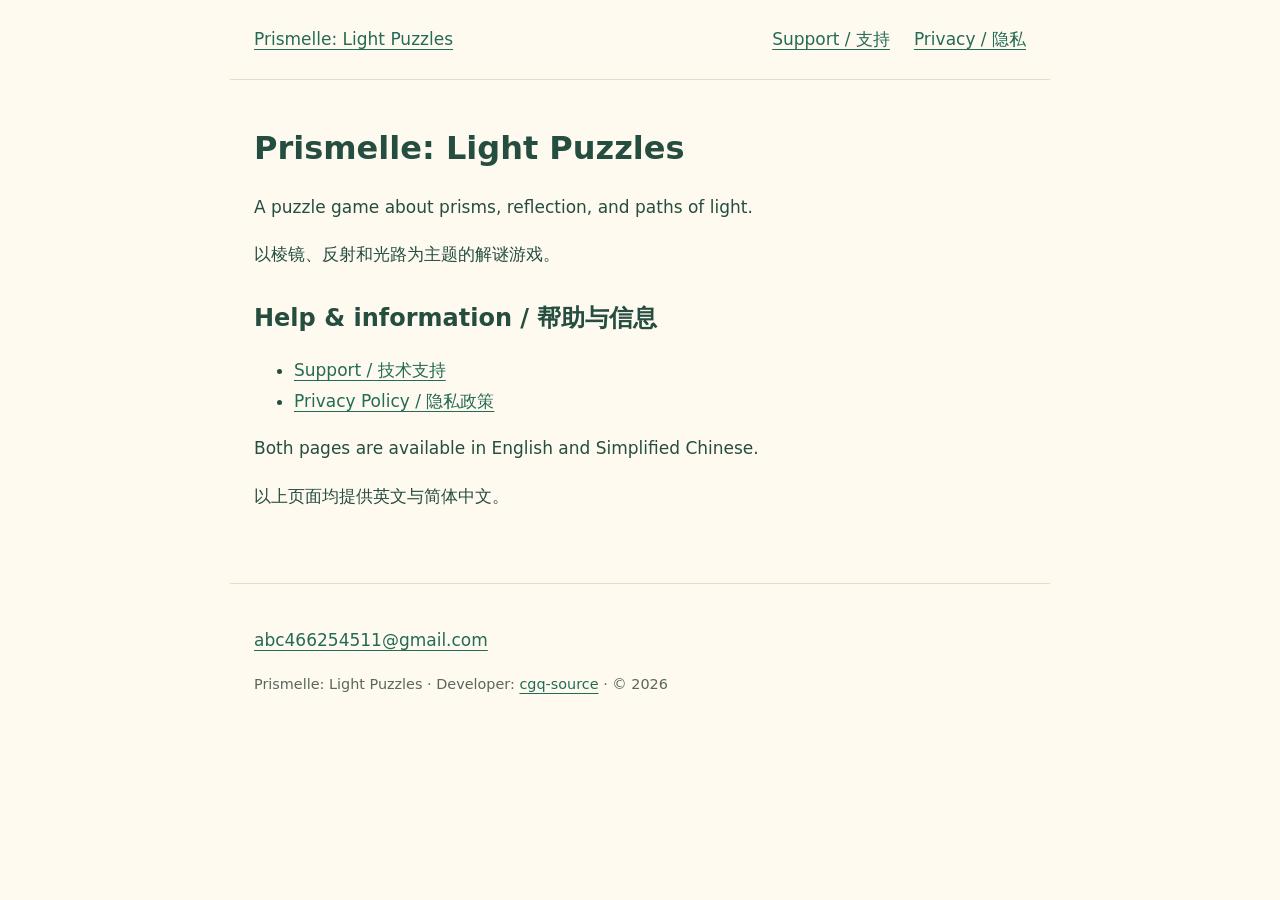
==== index.html @ 6002b2af "Add Prismelle index.html" ====
<!doctype html>
<html lang="en"><head><meta charset="utf-8"><meta name="viewport" content="width=device-width,initial-scale=1"><meta name="color-scheme" content="light"><title>Support & Privacy · Prismelle</title><meta name="description" content="Official privacy and support information for Prismelle: Light Puzzles."><link rel="stylesheet" href="style.css"></head>
<body><a class="skip" href="#main">Skip to content / 跳到正文</a><header><a href="index.html">Prismelle: Light Puzzles</a><nav aria-label="Main navigation"><a href="support.html">Support / 支持</a><a href="privacy.html">Privacy / 隐私</a></nav></header><main id="main"><h1>Prismelle: Light Puzzles</h1><p>A puzzle game about prisms, reflection, and paths of light.</p><p lang="zh-Hans">以棱镜、反射和光路为主题的解谜游戏。</p><section><h2>Help &amp; information / 帮助与信息</h2><ul><li><a href="support.html">Support / 技术支持</a></li><li><a href="privacy.html">Privacy Policy / 隐私政策</a></li></ul><p>Both pages are available in English and Simplified Chinese.</p><p lang="zh-Hans">以上页面均提供英文与简体中文。</p></section></main><footer><p><a href="mailto:abc466254511@gmail.com">abc466254511@gmail.com</a></p><p class="meta">Prismelle: Light Puzzles · Developer: <a href="https://github.com/cgq-source">cgq-source</a> · © 2026</p></footer></body></html>
---- style.css ----
*{box-sizing:border-box}html{scroll-padding-top:24px}body{margin:0;background:#fffaf0;color:#254d40;font:17px/1.8 system-ui,-apple-system,sans-serif}header,main,footer{max-width:820px;margin:auto;padding:24px}header{border-bottom:1px solid #dfdfca;display:flex;justify-content:space-between;align-items:center;gap:20px;flex-wrap:wrap}nav{display:flex;gap:12px 24px;flex-wrap:wrap}a{color:#246b55;text-underline-offset:4px;overflow-wrap:anywhere}h1{font-size:2rem;line-height:1.25;margin:24px 0}h2{font-size:1.5rem;line-height:1.4;margin-top:32px}h3{font-size:1.15rem;line-height:1.45;margin-top:30px}p,li{max-width:72ch;overflow-wrap:anywhere}section+section{border-top:1px solid #dfdfca;margin-top:48px;padding-top:20px}.meta{color:#59675d;font-size:.9rem}.languages{margin:24px 0}.languages a{padding:6px 0}footer{border-top:1px solid #dfdfca;margin-top:30px}a:focus-visible{outline:3px solid #bb8033;outline-offset:4px}.skip{position:absolute;top:0;left:20px;transform:translateY(-150%);background:#fffaf0;padding:8px;z-index:10}.skip:focus{transform:translateY(0)}@media(max-width:500px){header,main,footer{padding:20px}h1{font-size:1.8rem}}
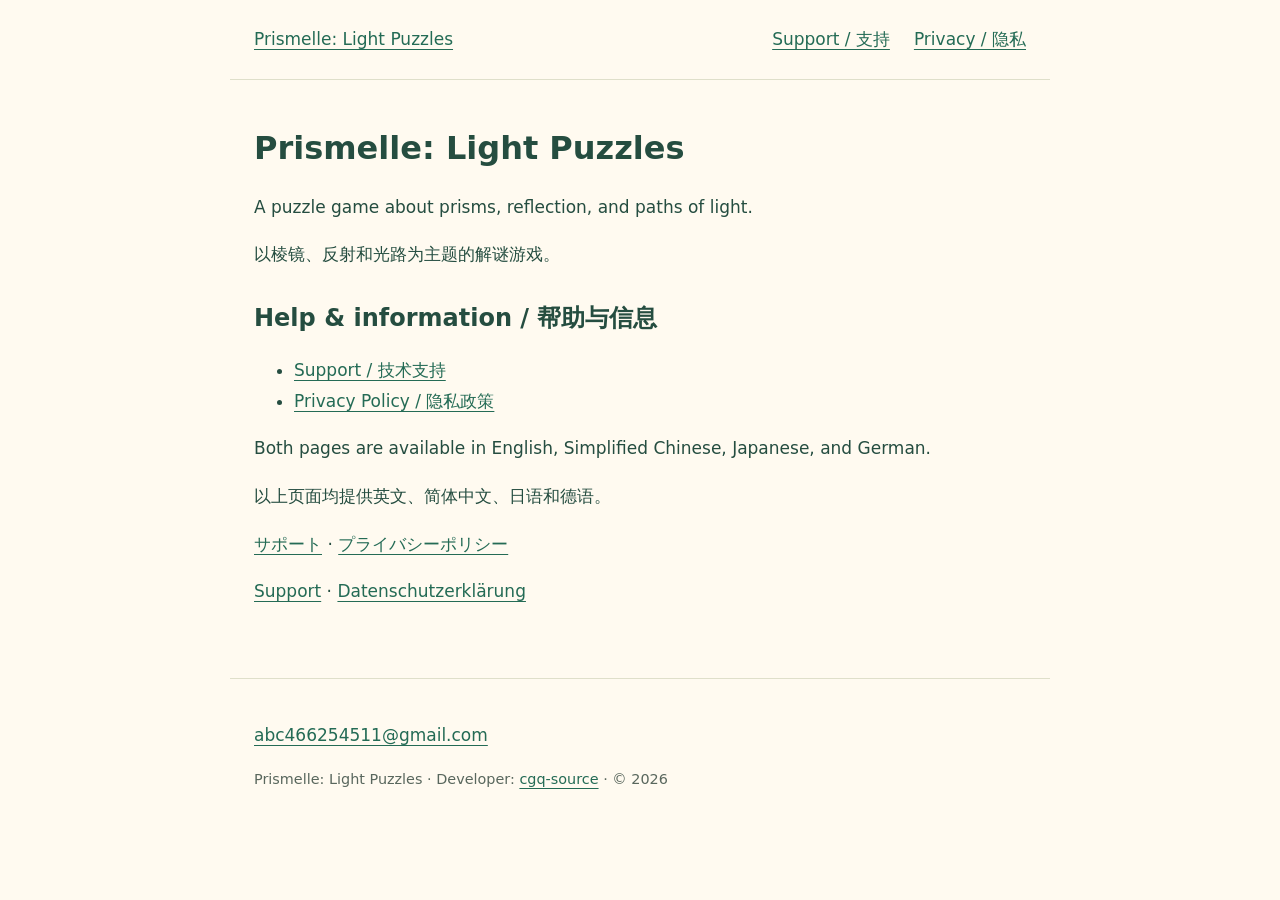
==== commit f20412f3: "Add Japanese and German privacy policy and support" ====
--- a/index.html
+++ b/index.html
@@ -1,3 +1,3 @@
 <!doctype html>
 <html lang="en"><head><meta charset="utf-8"><meta name="viewport" content="width=device-width,initial-scale=1"><meta name="color-scheme" content="light"><title>Support & Privacy · Prismelle</title><meta name="description" content="Official privacy and support information for Prismelle: Light Puzzles."><link rel="stylesheet" href="style.css"></head>
-<body><a class="skip" href="#main">Skip to content / 跳到正文</a><header><a href="index.html">Prismelle: Light Puzzles</a><nav aria-label="Main navigation"><a href="support.html">Support / 支持</a><a href="privacy.html">Privacy / 隐私</a></nav></header><main id="main"><h1>Prismelle: Light Puzzles</h1><p>A puzzle game about prisms, reflection, and paths of light.</p><p lang="zh-Hans">以棱镜、反射和光路为主题的解谜游戏。</p><section><h2>Help &amp; information / 帮助与信息</h2><ul><li><a href="support.html">Support / 技术支持</a></li><li><a href="privacy.html">Privacy Policy / 隐私政策</a></li></ul><p>Both pages are available in English and Simplified Chinese.</p><p lang="zh-Hans">以上页面均提供英文与简体中文。</p></section></main><footer><p><a href="mailto:abc466254511@gmail.com">abc466254511@gmail.com</a></p><p class="meta">Prismelle: Light Puzzles · Developer: <a href="https://github.com/cgq-source">cgq-source</a> · © 2026</p></footer></body></html>+<body><a class="skip" href="#main">Skip to content / 跳到正文</a><header><a href="index.html">Prismelle: Light Puzzles</a><nav aria-label="Main navigation"><a href="support.html">Support / 支持</a><a href="privacy.html">Privacy / 隐私</a></nav></header><main id="main"><h1>Prismelle: Light Puzzles</h1><p>A puzzle game about prisms, reflection, and paths of light.</p><p lang="zh-Hans">以棱镜、反射和光路为主题的解谜游戏。</p><section><h2>Help &amp; information / 帮助与信息</h2><ul><li><a href="support.html">Support / 技术支持</a></li><li><a href="privacy.html">Privacy Policy / 隐私政策</a></li></ul><p>Both pages are available in English, Simplified Chinese, Japanese, and German.</p><p lang="zh-Hans">以上页面均提供英文、简体中文、日语和德语。</p><p lang="ja"><a href="support.html#japanese">サポート</a> · <a href="privacy.html#japanese">プライバシーポリシー</a></p><p lang="de"><a href="support.html#german">Support</a> · <a href="privacy.html#german">Datenschutzerklärung</a></p></section></main><footer><p><a href="mailto:abc466254511@gmail.com">abc466254511@gmail.com</a></p><p class="meta">Prismelle: Light Puzzles · Developer: <a href="https://github.com/cgq-source">cgq-source</a> · © 2026</p></footer></body></html>
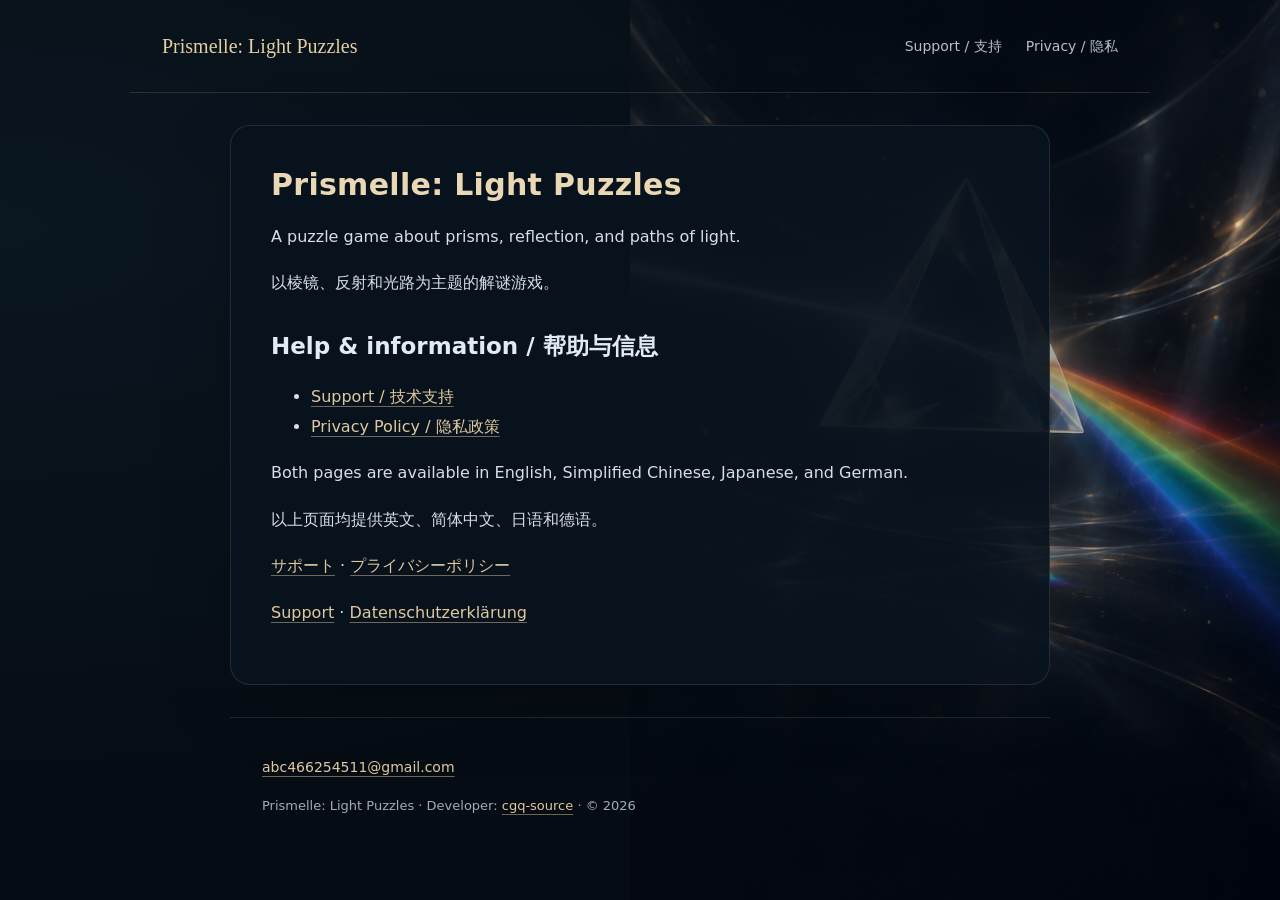
==== commit d6dbad23: "Match privacy and support pages to the approved Prismelle dark prism theme" ====
--- a/index.html
+++ b/index.html
@@ -1,3 +1,3 @@
 <!doctype html>
-<html lang="en"><head><meta charset="utf-8"><meta name="viewport" content="width=device-width,initial-scale=1"><meta name="color-scheme" content="light"><title>Support & Privacy · Prismelle</title><meta name="description" content="Official privacy and support information for Prismelle: Light Puzzles."><link rel="stylesheet" href="style.css"></head>
+<html lang="en"><head><meta charset="utf-8"><meta name="viewport" content="width=device-width,initial-scale=1"><meta name="color-scheme" content="dark"><meta name="theme-color" content="#060c13"><title>Support & Privacy · Prismelle</title><meta name="description" content="Official privacy and support information for Prismelle: Light Puzzles."><link rel="stylesheet" href="style.css?v=20260918-theme1"></head>
 <body><a class="skip" href="#main">Skip to content / 跳到正文</a><header><a href="index.html">Prismelle: Light Puzzles</a><nav aria-label="Main navigation"><a href="support.html">Support / 支持</a><a href="privacy.html">Privacy / 隐私</a></nav></header><main id="main"><h1>Prismelle: Light Puzzles</h1><p>A puzzle game about prisms, reflection, and paths of light.</p><p lang="zh-Hans">以棱镜、反射和光路为主题的解谜游戏。</p><section><h2>Help &amp; information / 帮助与信息</h2><ul><li><a href="support.html">Support / 技术支持</a></li><li><a href="privacy.html">Privacy Policy / 隐私政策</a></li></ul><p>Both pages are available in English, Simplified Chinese, Japanese, and German.</p><p lang="zh-Hans">以上页面均提供英文、简体中文、日语和德语。</p><p lang="ja"><a href="support.html#japanese">サポート</a> · <a href="privacy.html#japanese">プライバシーポリシー</a></p><p lang="de"><a href="support.html#german">Support</a> · <a href="privacy.html#german">Datenschutzerklärung</a></p></section></main><footer><p><a href="mailto:abc466254511@gmail.com">abc466254511@gmail.com</a></p><p class="meta">Prismelle: Light Puzzles · Developer: <a href="https://github.com/cgq-source">cgq-source</a> · © 2026</p></footer></body></html>
--- a/style.css
+++ b/style.css
@@ -1 +1,81 @@
-*{box-sizing:border-box}html{scroll-padding-top:24px}body{margin:0;background:#fffaf0;color:#254d40;font:17px/1.8 system-ui,-apple-system,sans-serif}header,main,footer{max-width:820px;margin:auto;padding:24px}header{border-bottom:1px solid #dfdfca;display:flex;justify-content:space-between;align-items:center;gap:20px;flex-wrap:wrap}nav{display:flex;gap:12px 24px;flex-wrap:wrap}a{color:#246b55;text-underline-offset:4px;overflow-wrap:anywhere}h1{font-size:2rem;line-height:1.25;margin:24px 0}h2{font-size:1.5rem;line-height:1.4;margin-top:32px}h3{font-size:1.15rem;line-height:1.45;margin-top:30px}p,li{max-width:72ch;overflow-wrap:anywhere}section+section{border-top:1px solid #dfdfca;margin-top:48px;padding-top:20px}.meta{color:#59675d;font-size:.9rem}.languages{margin:24px 0}.languages a{padding:6px 0}footer{border-top:1px solid #dfdfca;margin-top:30px}a:focus-visible{outline:3px solid #bb8033;outline-offset:4px}.skip{position:absolute;top:0;left:20px;transform:translateY(-150%);background:#fffaf0;padding:8px;z-index:10}.skip:focus{transform:translateY(0)}@media(max-width:500px){header,main,footer{padding:20px}h1{font-size:1.8rem}}
+/* Prismelle theme approved 2026-09-18. Uses the app's existing artwork. */
+*{box-sizing:border-box}
+html{scroll-padding-top:24px}
+body{margin:0;font-family:system-ui,-apple-system,sans-serif}
+header,main,footer{margin:auto;padding:24px}
+header{border-bottom:1px solid;display:flex;justify-content:space-between;align-items:center;flex-wrap:wrap}
+nav{display:flex;flex-wrap:wrap}
+a{text-underline-offset:4px;overflow-wrap:anywhere}
+h1{line-height:1.25}
+h2{line-height:1.4;margin-top:32px}
+h3{line-height:1.45;margin-top:30px}
+p,li{max-width:72ch;overflow-wrap:anywhere}
+section+section{border-top:1px solid;margin-top:48px;padding-top:20px}
+footer{border-top:1px solid}
+a:focus-visible{outline:3px solid;outline-offset:4px}
+.skip{position:absolute;top:0;left:20px;transform:translateY(-150%);padding:8px;z-index:10}
+.skip:focus{transform:translateY(0)}
+
+:root{color-scheme:dark}
+
+html{background:#060c13}
+
+body{position:relative;isolation:isolate;background:transparent;color:#d5dfe9;font-size:16px;line-height:1.9;min-height:100vh}
+
+body::before{content:"";position:fixed;inset:0;z-index:-2;pointer-events:none;background:linear-gradient(90deg,rgba(6,12,19,.94) 0%,rgba(6,12,19,.58) 58%,rgba(6,12,19,.12) 100%),url('assets/prismelle-background.png') calc(50% + 330px) 53% / 680px auto no-repeat,#060c13}
+
+body::after{content:"";position:fixed;inset:0;z-index:-1;pointer-events:none;background:radial-gradient(ellipse at 0% 25%,rgba(27,64,88,.2),transparent 60%)}
+
+header{max-width:1020px;border-color:rgba(224,203,161,.16);padding:27px 32px;gap:16px}
+
+header>a{font-family:Georgia,'Songti SC',serif;font-size:20px;color:#e4cea4;text-decoration:none}
+
+header nav{gap:24px;font-size:14px}
+
+header nav a{text-decoration:none;color:#b2c0cd}
+
+main{max-width:820px;margin:32px auto;padding:28px 40px 40px;background:rgba(9,19,30,.91);border:1px solid rgba(176,199,218,.14);border-radius:20px;box-shadow:0 18px 80px rgba(0,0,0,.14)}
+
+h1{color:#ead8b4;font-size:30px;font-weight:600;letter-spacing:.01em;margin:12px 0 18px}
+
+h2{color:#e1ebf4;font-size:23px;font-weight:600}
+
+h3{color:#dce7f1;font-size:18px;font-weight:600}
+
+a{color:#dfc99f;text-decoration-color:rgba(223,201,159,.48)}
+
+a:hover{color:#f6e8cc;text-decoration-color:currentColor}
+
+.meta{color:#9aaebb;font-size:13px;line-height:1.85}
+
+.languages{gap:12px 26px;padding:18px 0 23px;margin:20px 0 8px;border-bottom:1px solid rgba(176,199,218,.14);font-size:15px}
+
+.languages a{padding:0;text-decoration:none;color:#a9bdcc}
+
+.languages a:hover,.languages a:focus-visible{color:#e7d3ad;text-decoration:underline;text-underline-offset:9px}
+
+section+section{border-color:rgba(176,199,218,.14)}
+
+footer{max-width:820px;margin:24px auto 0;border-color:rgba(176,199,218,.14);padding:22px 32px;font-size:14px}
+
+a:focus-visible{outline-color:#e6d0a7}
+.skip{background:#122230;color:#e8d3aa}
+
+@media(max-width:850px){main{margin:24px 20px}
+body::before{background-position:center,right 25%;background-size:auto,620px auto}
+}
+
+@media(max-width:500px){body{font-size:15px;line-height:1.95}
+header{padding:21px 22px;gap:12px}
+header>a{font-size:19px}
+header nav{font-size:13px;gap:24px}
+main{margin:20px 14px;padding:21px 22px 28px;border-radius:16px;background:rgba(9,19,30,.91)}
+h1{font-size:25px;line-height:1.5;margin:2px 0 14px}
+h2{font-size:21px;margin-top:28px}
+h3{font-size:17px}
+p{margin:16px 0}
+.meta{font-size:12px}
+.languages{gap:19px;font-size:13px;padding-top:12px}
+footer{margin:24px 20px 0;padding:20px 6px}
+body::before{background-position:center,center 30%;background-size:auto,530px auto}
+}
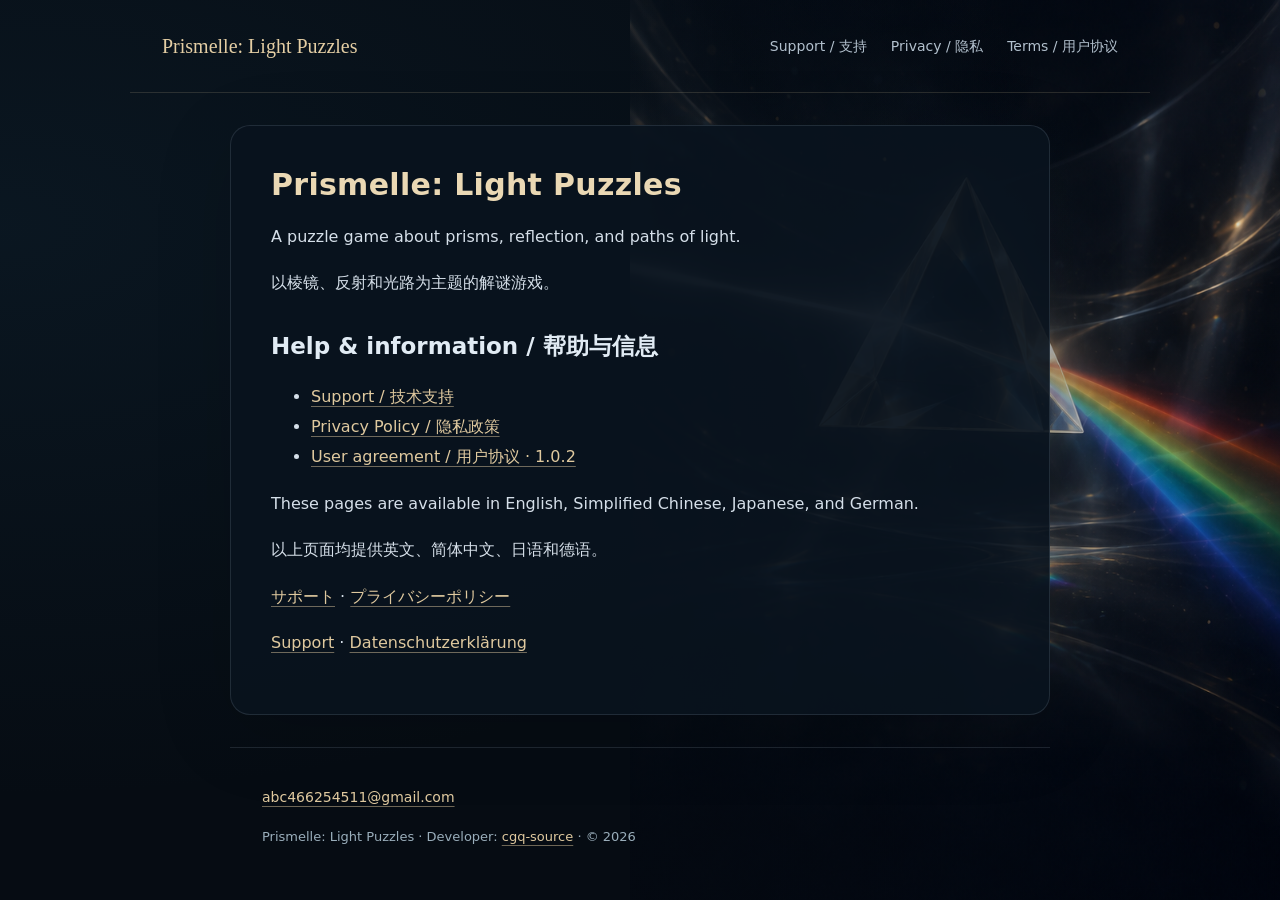
==== commit 1d2372a6: "Update four-language policies and user information for Prismelle 1.0.2" ====
--- a/index.html
+++ b/index.html
@@ -1,3 +1,3 @@
 <!doctype html>
 <html lang="en"><head><meta charset="utf-8"><meta name="viewport" content="width=device-width,initial-scale=1"><meta name="color-scheme" content="dark"><meta name="theme-color" content="#060c13"><title>Support & Privacy · Prismelle</title><meta name="description" content="Official privacy and support information for Prismelle: Light Puzzles."><link rel="stylesheet" href="style.css?v=20260918-theme1"></head>
-<body><a class="skip" href="#main">Skip to content / 跳到正文</a><header><a href="index.html">Prismelle: Light Puzzles</a><nav aria-label="Main navigation"><a href="support.html">Support / 支持</a><a href="privacy.html">Privacy / 隐私</a></nav></header><main id="main"><h1>Prismelle: Light Puzzles</h1><p>A puzzle game about prisms, reflection, and paths of light.</p><p lang="zh-Hans">以棱镜、反射和光路为主题的解谜游戏。</p><section><h2>Help &amp; information / 帮助与信息</h2><ul><li><a href="support.html">Support / 技术支持</a></li><li><a href="privacy.html">Privacy Policy / 隐私政策</a></li></ul><p>Both pages are available in English, Simplified Chinese, Japanese, and German.</p><p lang="zh-Hans">以上页面均提供英文、简体中文、日语和德语。</p><p lang="ja"><a href="support.html#japanese">サポート</a> · <a href="privacy.html#japanese">プライバシーポリシー</a></p><p lang="de"><a href="support.html#german">Support</a> · <a href="privacy.html#german">Datenschutzerklärung</a></p></section></main><footer><p><a href="mailto:abc466254511@gmail.com">abc466254511@gmail.com</a></p><p class="meta">Prismelle: Light Puzzles · Developer: <a href="https://github.com/cgq-source">cgq-source</a> · © 2026</p></footer></body></html>+<body><a class="skip" href="#main">Skip to content / 跳到正文</a><header><a href="index.html">Prismelle: Light Puzzles</a><nav aria-label="Main navigation"><a href="support.html">Support / 支持</a><a href="privacy.html">Privacy / 隐私</a><a href="terms.html">Terms / 用户协议</a></nav></header><main id="main"><h1>Prismelle: Light Puzzles</h1><p>A puzzle game about prisms, reflection, and paths of light.</p><p lang="zh-Hans">以棱镜、反射和光路为主题的解谜游戏。</p><section><h2>Help &amp; information / 帮助与信息</h2><ul><li><a href="support.html">Support / 技术支持</a></li><li><a href="privacy.html">Privacy Policy / 隐私政策</a></li><li><a href="terms.html">User agreement / 用户协议 · 1.0.2</a></li></ul><p>These pages are available in English, Simplified Chinese, Japanese, and German.</p><p lang="zh-Hans">以上页面均提供英文、简体中文、日语和德语。</p><p lang="ja"><a href="support.html#japanese">サポート</a> · <a href="privacy.html#japanese">プライバシーポリシー</a></p><p lang="de"><a href="support.html#german">Support</a> · <a href="privacy.html#german">Datenschutzerklärung</a></p></section></main><footer><p><a href="mailto:abc466254511@gmail.com">abc466254511@gmail.com</a></p><p class="meta">Prismelle: Light Puzzles · Developer: <a href="https://github.com/cgq-source">cgq-source</a> · © 2026</p></footer></body></html>
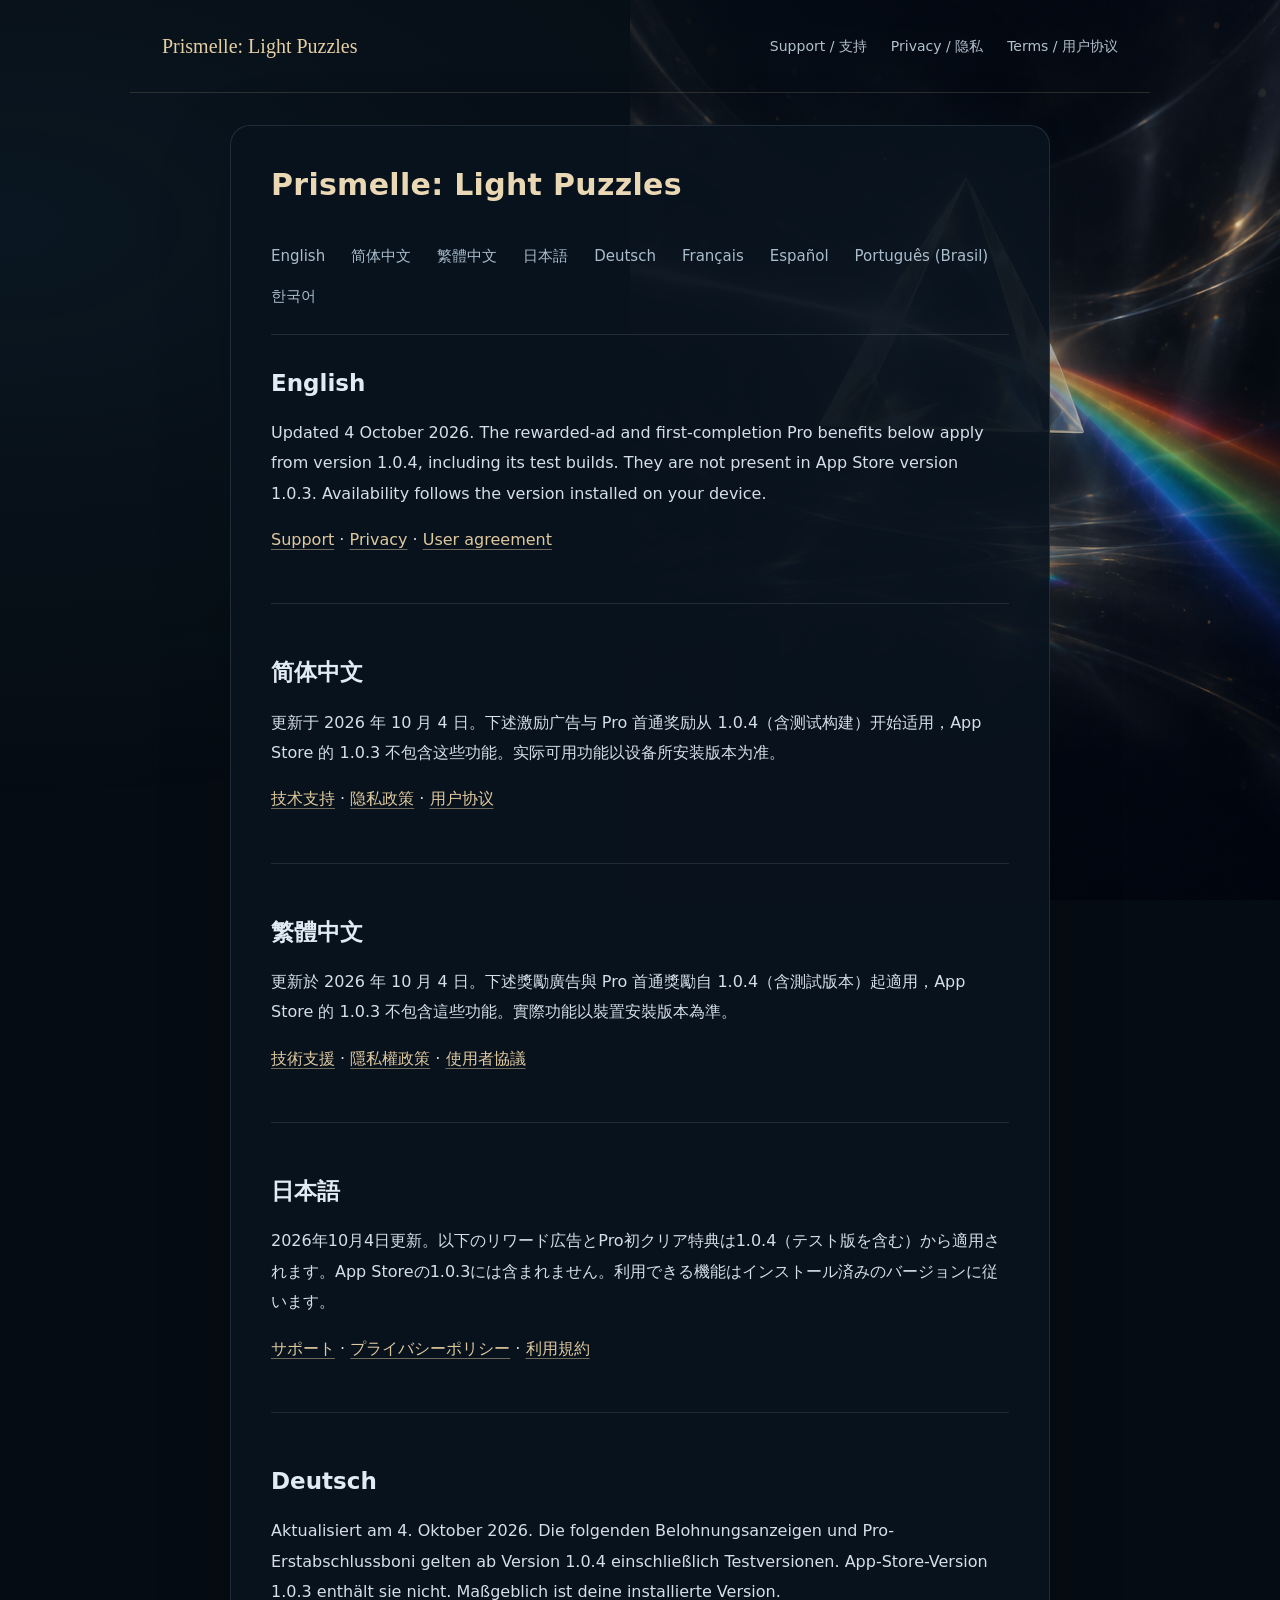
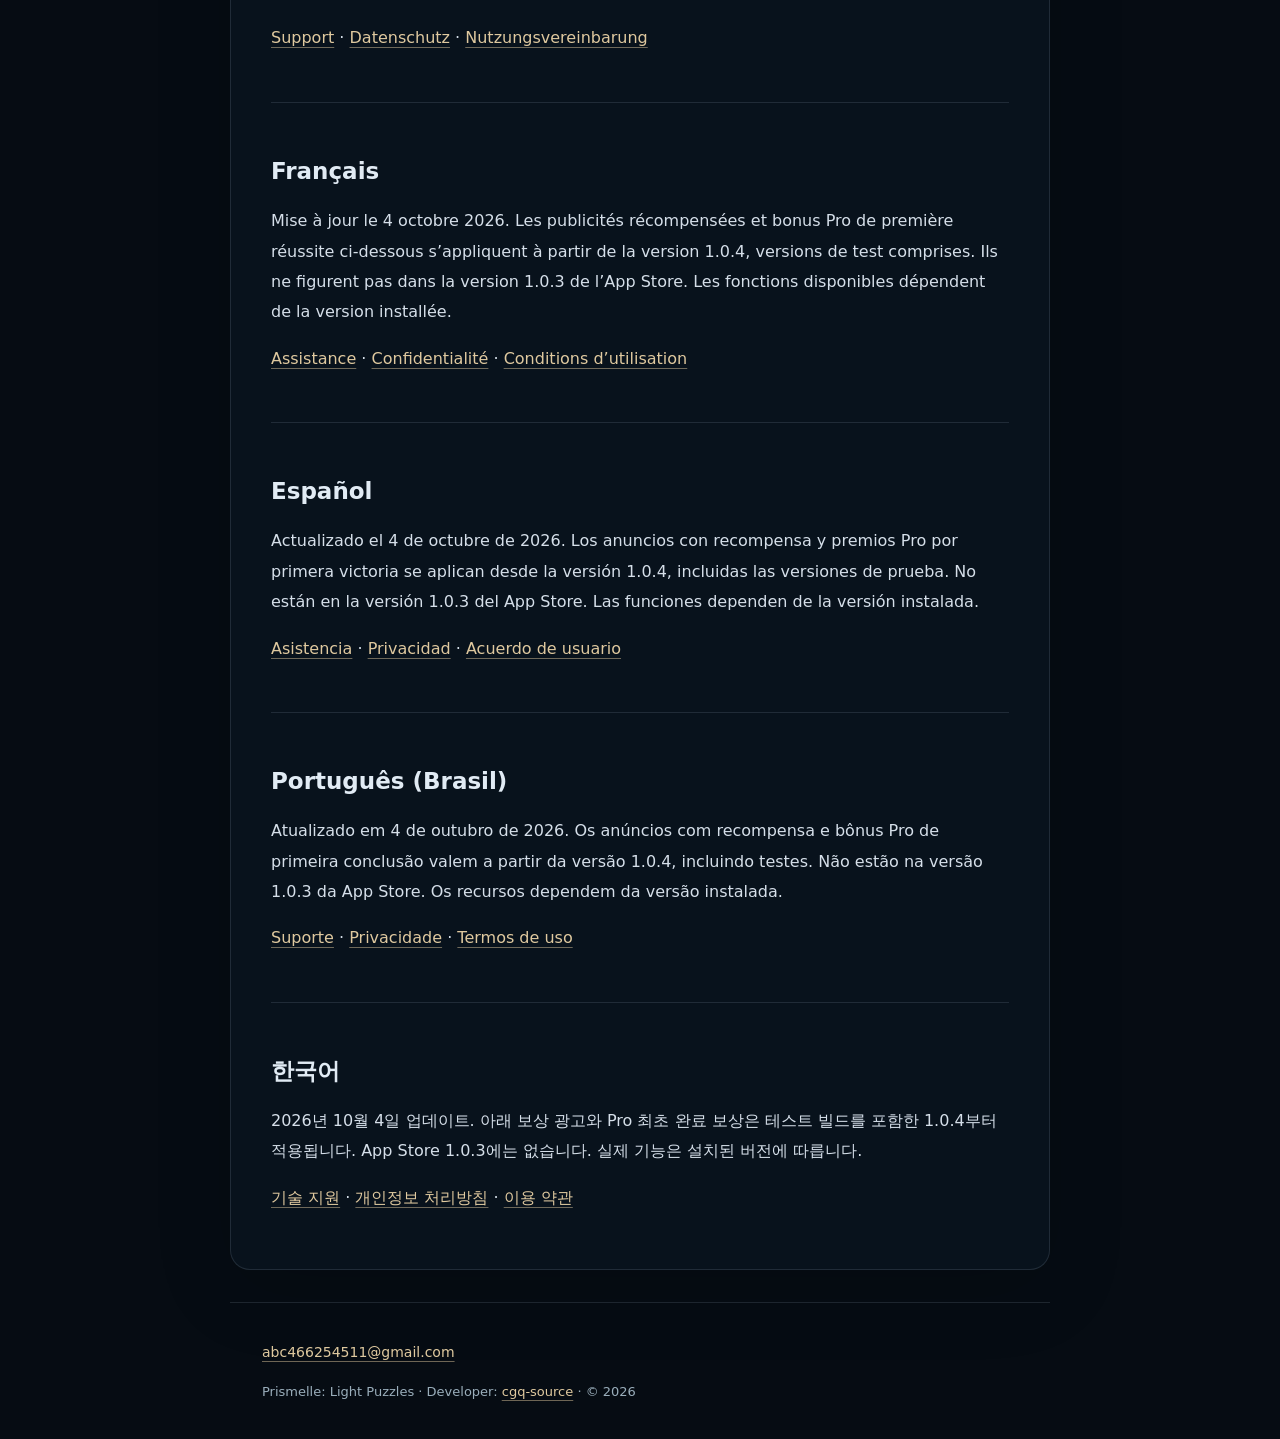
==== commit b368ec94: "Document Prismelle 1.0.4 rewarded ads and Pro benefits in nine languages" ====
--- a/index.html
+++ b/index.html
@@ -1,3 +1,3 @@
 <!doctype html>
-<html lang="en"><head><meta charset="utf-8"><meta name="viewport" content="width=device-width,initial-scale=1"><meta name="color-scheme" content="dark"><meta name="theme-color" content="#060c13"><title>Support & Privacy · Prismelle</title><meta name="description" content="Official privacy and support information for Prismelle: Light Puzzles."><link rel="stylesheet" href="style.css?v=20260918-theme1"></head>
-<body><a class="skip" href="#main">Skip to content / 跳到正文</a><header><a href="index.html">Prismelle: Light Puzzles</a><nav aria-label="Main navigation"><a href="support.html">Support / 支持</a><a href="privacy.html">Privacy / 隐私</a><a href="terms.html">Terms / 用户协议</a></nav></header><main id="main"><h1>Prismelle: Light Puzzles</h1><p>A puzzle game about prisms, reflection, and paths of light.</p><p lang="zh-Hans">以棱镜、反射和光路为主题的解谜游戏。</p><section><h2>Help &amp; information / 帮助与信息</h2><ul><li><a href="support.html">Support / 技术支持</a></li><li><a href="privacy.html">Privacy Policy / 隐私政策</a></li><li><a href="terms.html">User agreement / 用户协议 · 1.0.2</a></li></ul><p>These pages are available in English, Simplified Chinese, Japanese, and German.</p><p lang="zh-Hans">以上页面均提供英文、简体中文、日语和德语。</p><p lang="ja"><a href="support.html#japanese">サポート</a> · <a href="privacy.html#japanese">プライバシーポリシー</a></p><p lang="de"><a href="support.html#german">Support</a> · <a href="privacy.html#german">Datenschutzerklärung</a></p></section></main><footer><p><a href="mailto:abc466254511@gmail.com">abc466254511@gmail.com</a></p><p class="meta">Prismelle: Light Puzzles · Developer: <a href="https://github.com/cgq-source">cgq-source</a> · © 2026</p></footer></body></html>+<html lang="en"><head><meta charset="utf-8"><meta name="viewport" content="width=device-width,initial-scale=1"><meta name="color-scheme" content="dark"><meta name="theme-color" content="#060c13"><title>Support &amp; Privacy · Prismelle</title><meta name="description" content="Official privacy and support information for Prismelle: Light Puzzles."><link rel="stylesheet" href="style.css?v=20260918-theme1"></head>
+<body><a class="skip" href="#main">Skip to content / 跳到正文</a><header><a href="index.html">Prismelle: Light Puzzles</a><nav aria-label="Main navigation"><a href="support.html">Support / 支持</a><a href="privacy.html">Privacy / 隐私</a><a href="terms.html">Terms / 用户协议</a></nav></header><main id="main"><h1>Prismelle: Light Puzzles</h1><nav class="languages" id="languages" aria-label="Language"><a href="#english" lang="en">English</a><a href="#chinese" lang="zh-Hans">简体中文</a><a href="#traditional" lang="zh-Hant">繁體中文</a><a href="#japanese" lang="ja">日本語</a><a href="#german" lang="de">Deutsch</a><a href="#french" lang="fr">Français</a><a href="#spanish" lang="es">Español</a><a href="#portuguese" lang="pt-BR">Português (Brasil)</a><a href="#korean" lang="ko">한국어</a></nav><section id="english" lang="en"><h2>English</h2><p>Updated 4 October 2026. The rewarded-ad and first-completion Pro benefits below apply from version 1.0.4, including its test builds. They are not present in App Store version 1.0.3. Availability follows the version installed on your device.</p><p><a href="support.html#english">Support</a> · <a href="privacy.html#english">Privacy</a> · <a href="terms.html#english">User agreement</a></p></section><section id="chinese" lang="zh-Hans"><h2>简体中文</h2><p>更新于 2026 年 10 月 4 日。下述激励广告与 Pro 首通奖励从 1.0.4（含测试构建）开始适用，App Store 的 1.0.3 不包含这些功能。实际可用功能以设备所安装版本为准。</p><p><a href="support.html#chinese">技术支持</a> · <a href="privacy.html#chinese">隐私政策</a> · <a href="terms.html#chinese">用户协议</a></p></section><section id="traditional" lang="zh-Hant"><h2>繁體中文</h2><p>更新於 2026 年 10 月 4 日。下述獎勵廣告與 Pro 首通獎勵自 1.0.4（含測試版本）起適用，App Store 的 1.0.3 不包含這些功能。實際功能以裝置安裝版本為準。</p><p><a href="support.html#traditional">技術支援</a> · <a href="privacy.html#traditional">隱私權政策</a> · <a href="terms.html#traditional">使用者協議</a></p></section><section id="japanese" lang="ja"><h2>日本語</h2><p>2026年10月4日更新。以下のリワード広告とPro初クリア特典は1.0.4（テスト版を含む）から適用されます。App Storeの1.0.3には含まれません。利用できる機能はインストール済みのバージョンに従います。</p><p><a href="support.html#japanese">サポート</a> · <a href="privacy.html#japanese">プライバシーポリシー</a> · <a href="terms.html#japanese">利用規約</a></p></section><section id="german" lang="de"><h2>Deutsch</h2><p>Aktualisiert am 4. Oktober 2026. Die folgenden Belohnungsanzeigen und Pro-Erstabschlussboni gelten ab Version 1.0.4 einschließlich Testversionen. App-Store-Version 1.0.3 enthält sie nicht. Maßgeblich ist deine installierte Version.</p><p><a href="support.html#german">Support</a> · <a href="privacy.html#german">Datenschutz</a> · <a href="terms.html#german">Nutzungsvereinbarung</a></p></section><section id="french" lang="fr"><h2>Français</h2><p>Mise à jour le 4 octobre 2026. Les publicités récompensées et bonus Pro de première réussite ci-dessous s’appliquent à partir de la version 1.0.4, versions de test comprises. Ils ne figurent pas dans la version 1.0.3 de l’App Store. Les fonctions disponibles dépendent de la version installée.</p><p><a href="support.html#french">Assistance</a> · <a href="privacy.html#french">Confidentialité</a> · <a href="terms.html#french">Conditions d’utilisation</a></p></section><section id="spanish" lang="es"><h2>Español</h2><p>Actualizado el 4 de octubre de 2026. Los anuncios con recompensa y premios Pro por primera victoria se aplican desde la versión 1.0.4, incluidas las versiones de prueba. No están en la versión 1.0.3 del App Store. Las funciones dependen de la versión instalada.</p><p><a href="support.html#spanish">Asistencia</a> · <a href="privacy.html#spanish">Privacidad</a> · <a href="terms.html#spanish">Acuerdo de usuario</a></p></section><section id="portuguese" lang="pt-BR"><h2>Português (Brasil)</h2><p>Atualizado em 4 de outubro de 2026. Os anúncios com recompensa e bônus Pro de primeira conclusão valem a partir da versão 1.0.4, incluindo testes. Não estão na versão 1.0.3 da App Store. Os recursos dependem da versão instalada.</p><p><a href="support.html#portuguese">Suporte</a> · <a href="privacy.html#portuguese">Privacidade</a> · <a href="terms.html#portuguese">Termos de uso</a></p></section><section id="korean" lang="ko"><h2>한국어</h2><p>2026년 10월 4일 업데이트. 아래 보상 광고와 Pro 최초 완료 보상은 테스트 빌드를 포함한 1.0.4부터 적용됩니다. App Store 1.0.3에는 없습니다. 실제 기능은 설치된 버전에 따릅니다.</p><p><a href="support.html#korean">기술 지원</a> · <a href="privacy.html#korean">개인정보 처리방침</a> · <a href="terms.html#korean">이용 약관</a></p></section></main><footer><p><a href="mailto:abc466254511@gmail.com">abc466254511@gmail.com</a></p><p class="meta">Prismelle: Light Puzzles · Developer: <a href="https://github.com/cgq-source">cgq-source</a> · © 2026</p></footer></body></html>
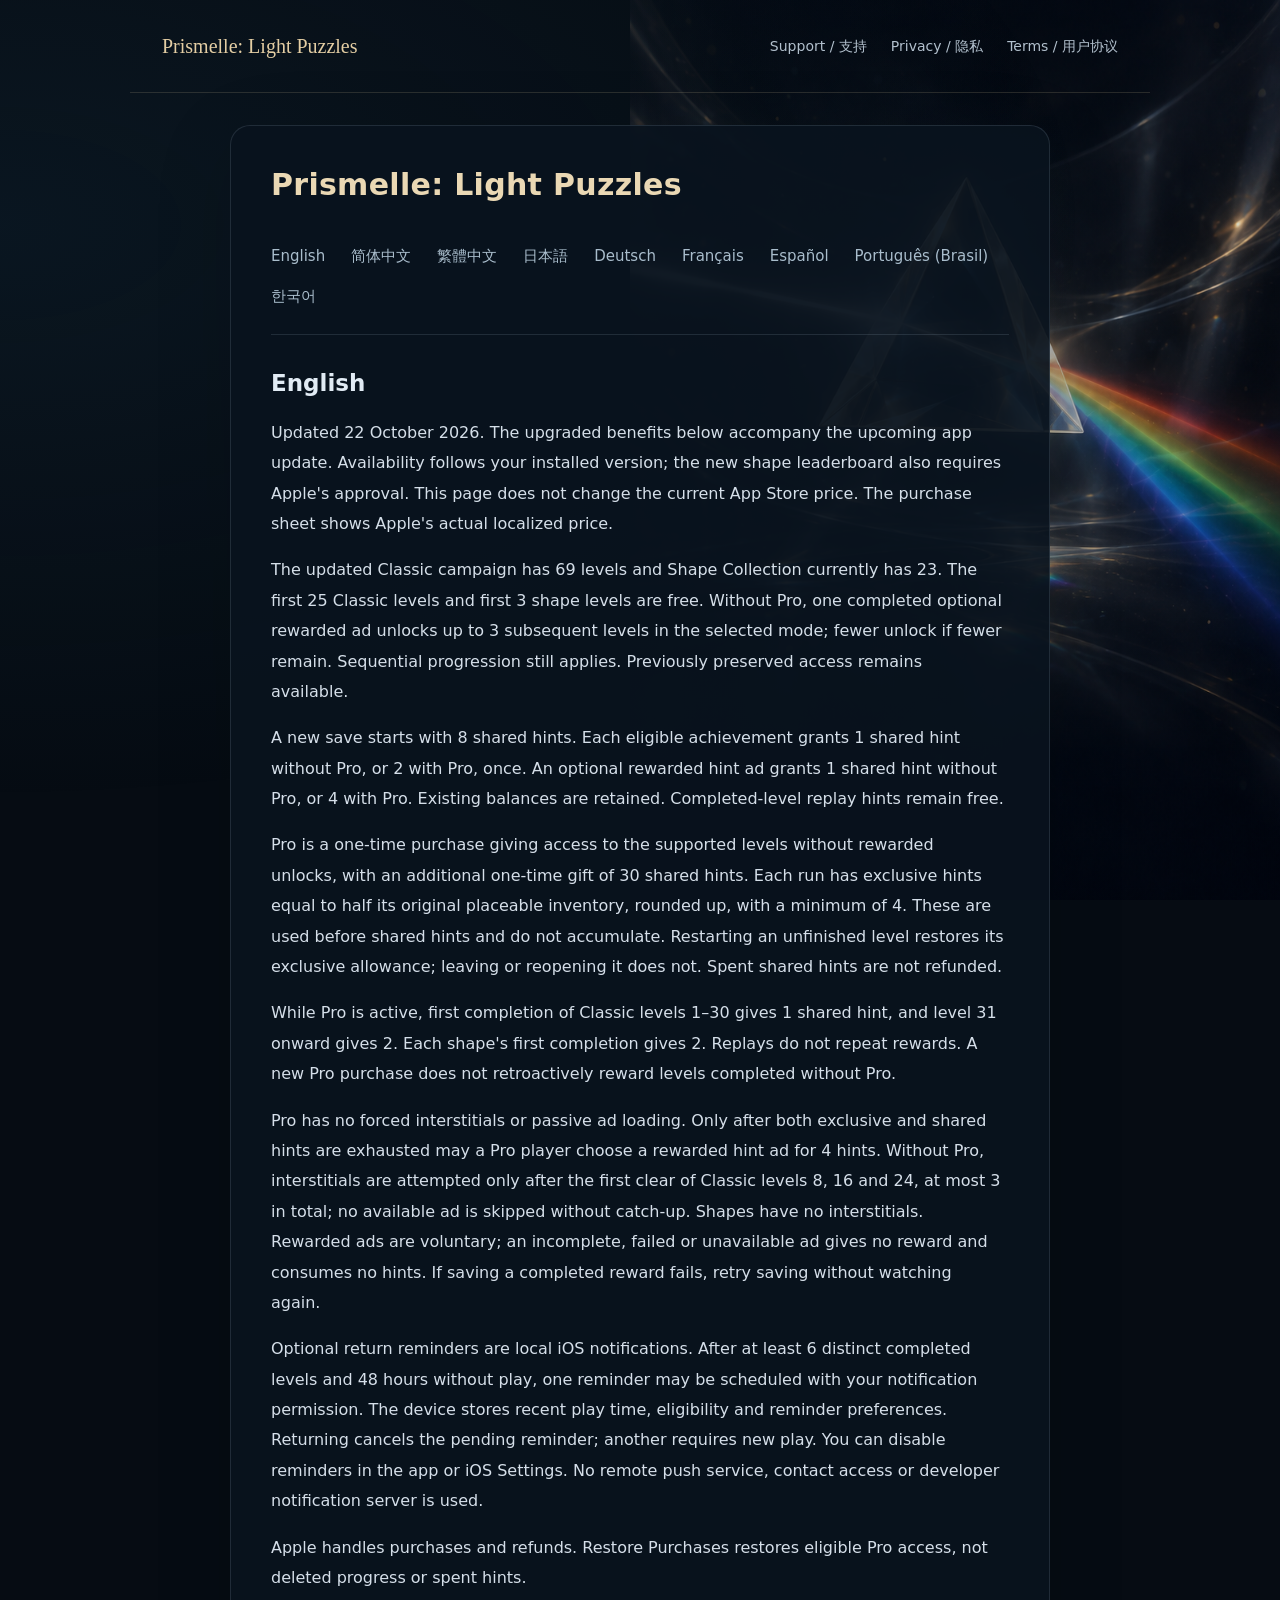
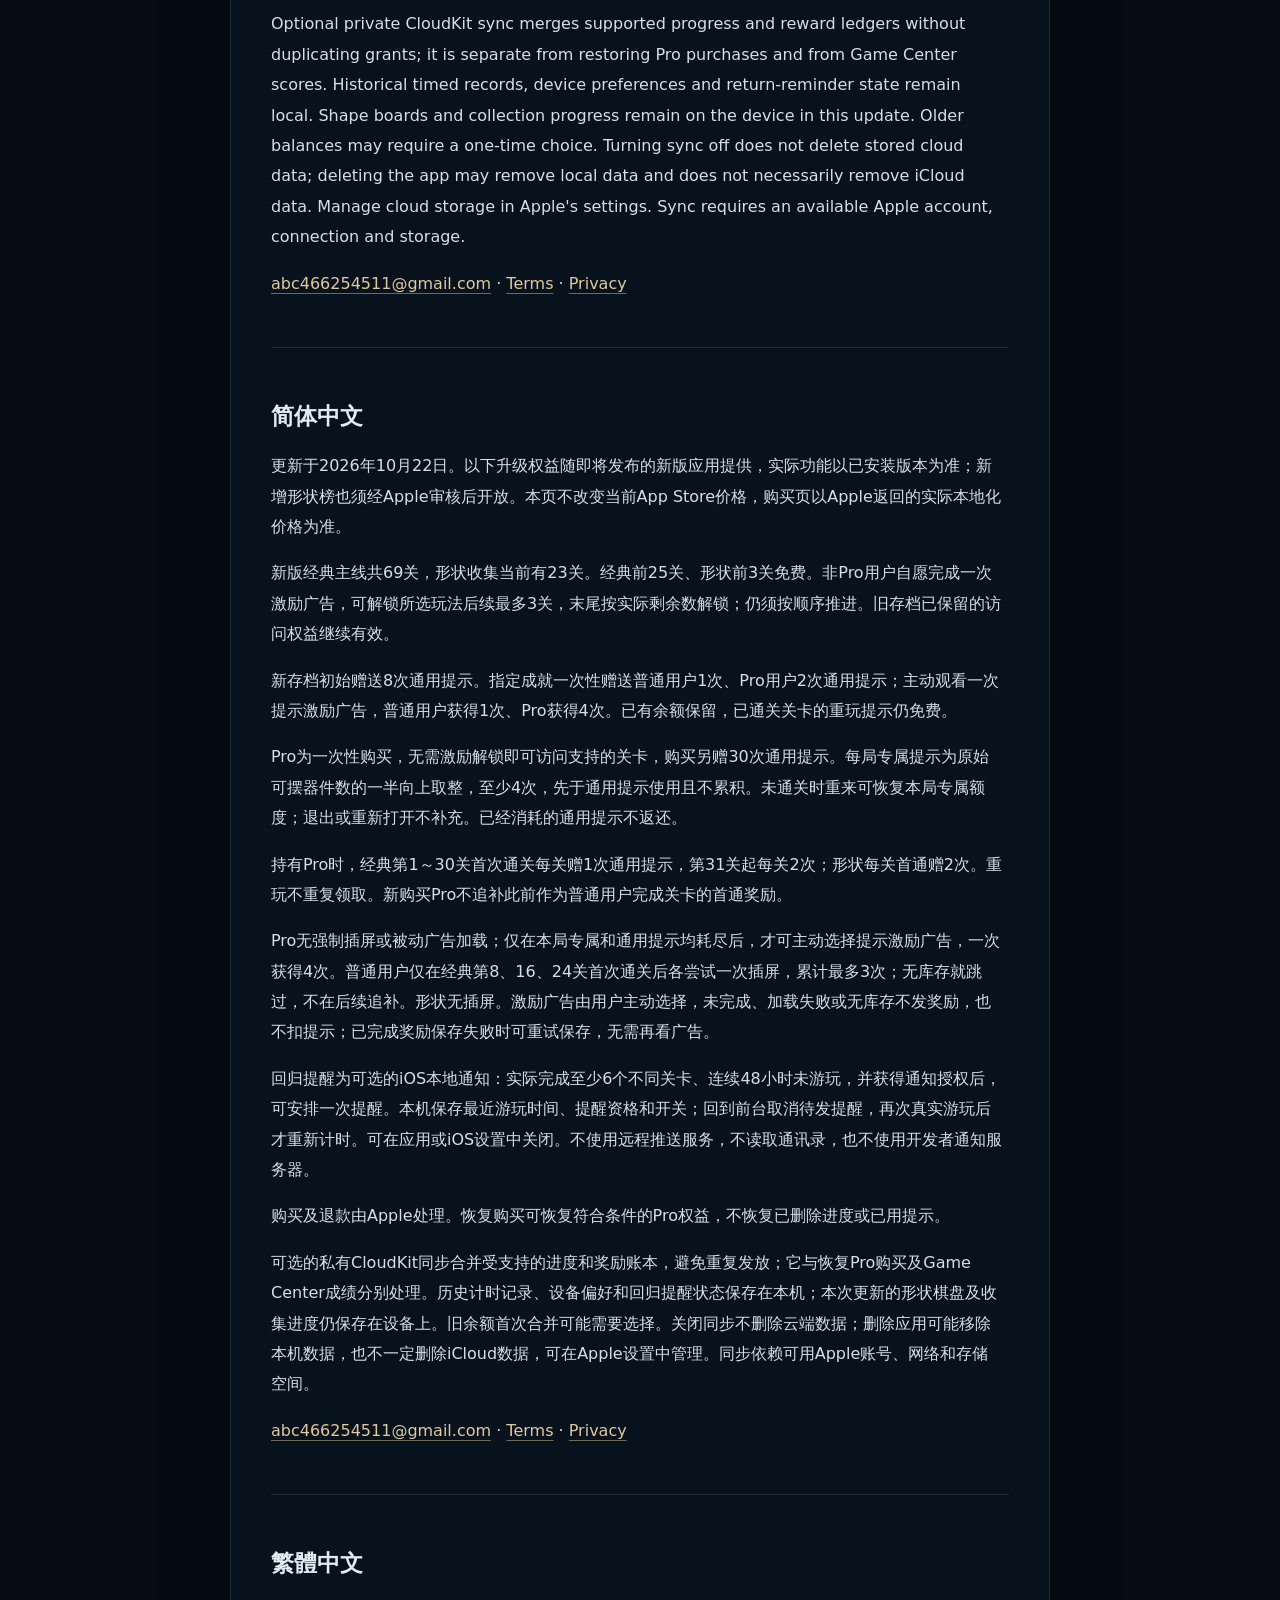
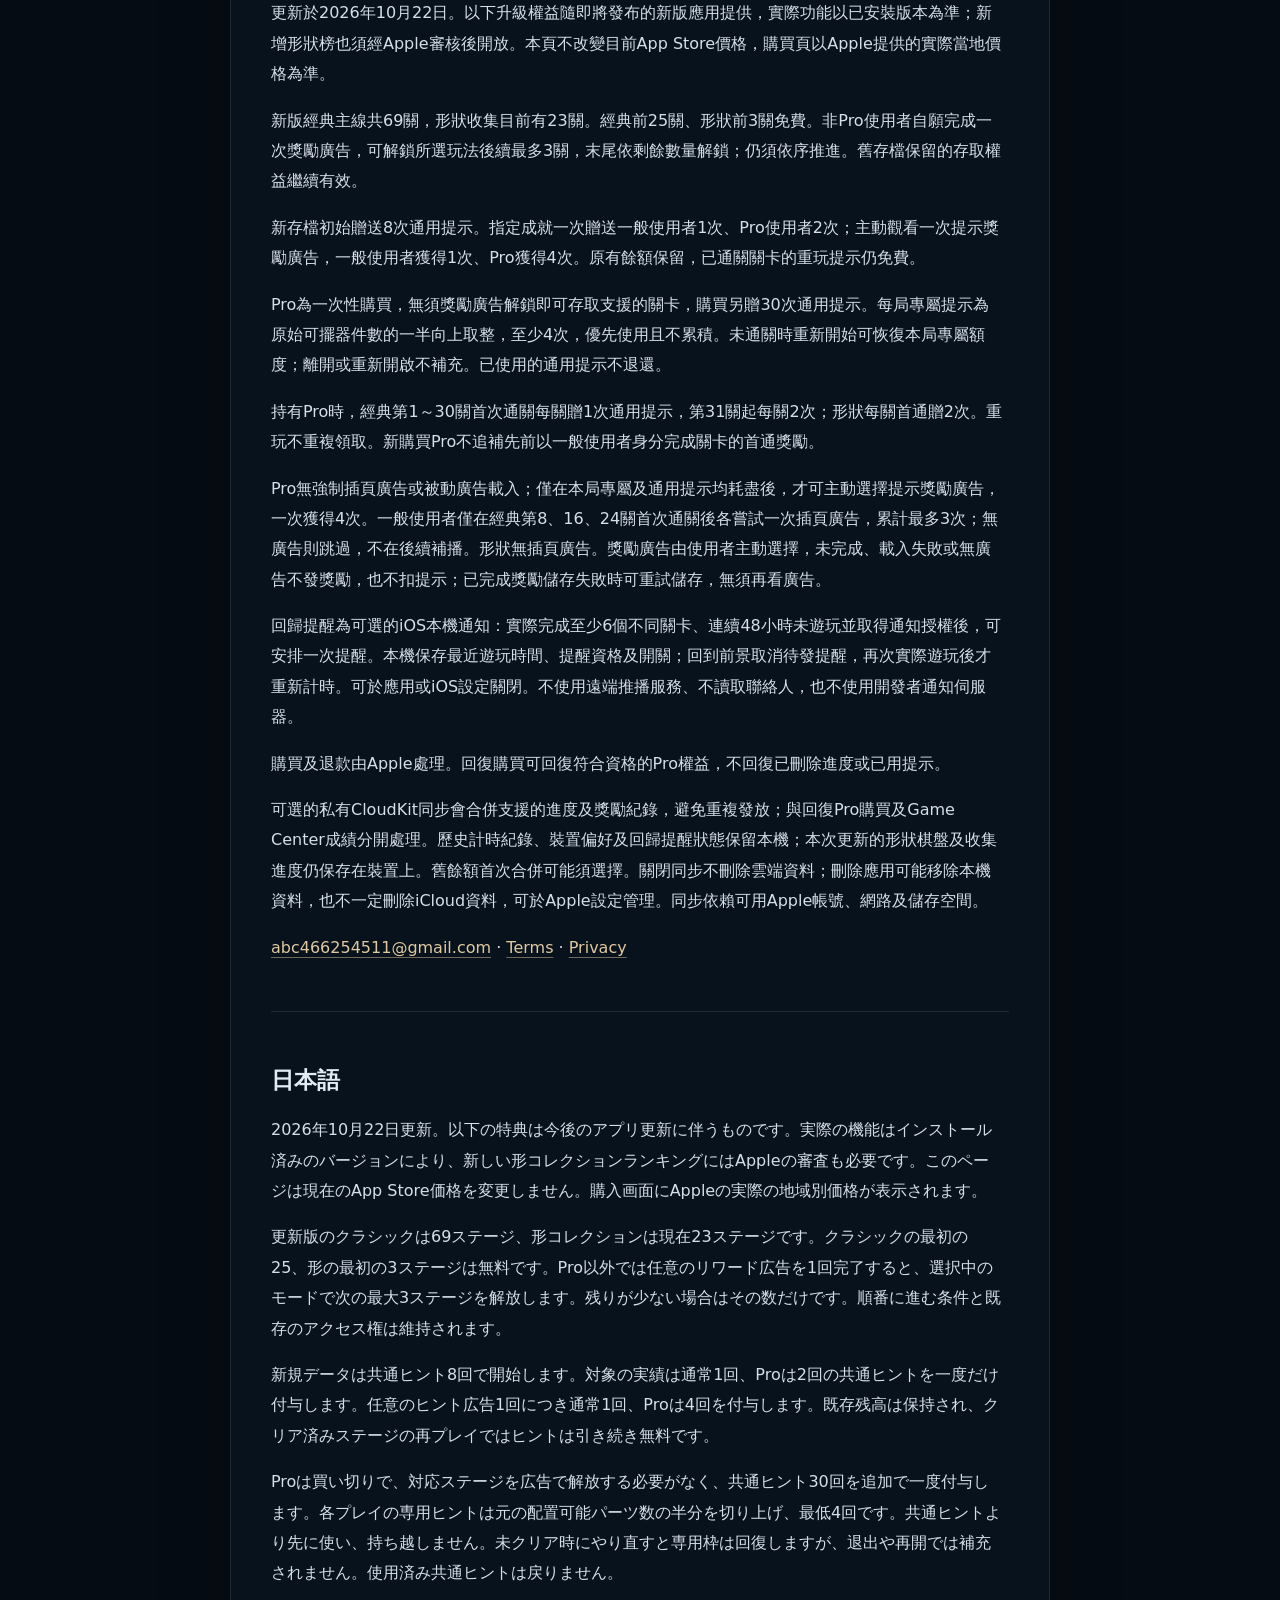
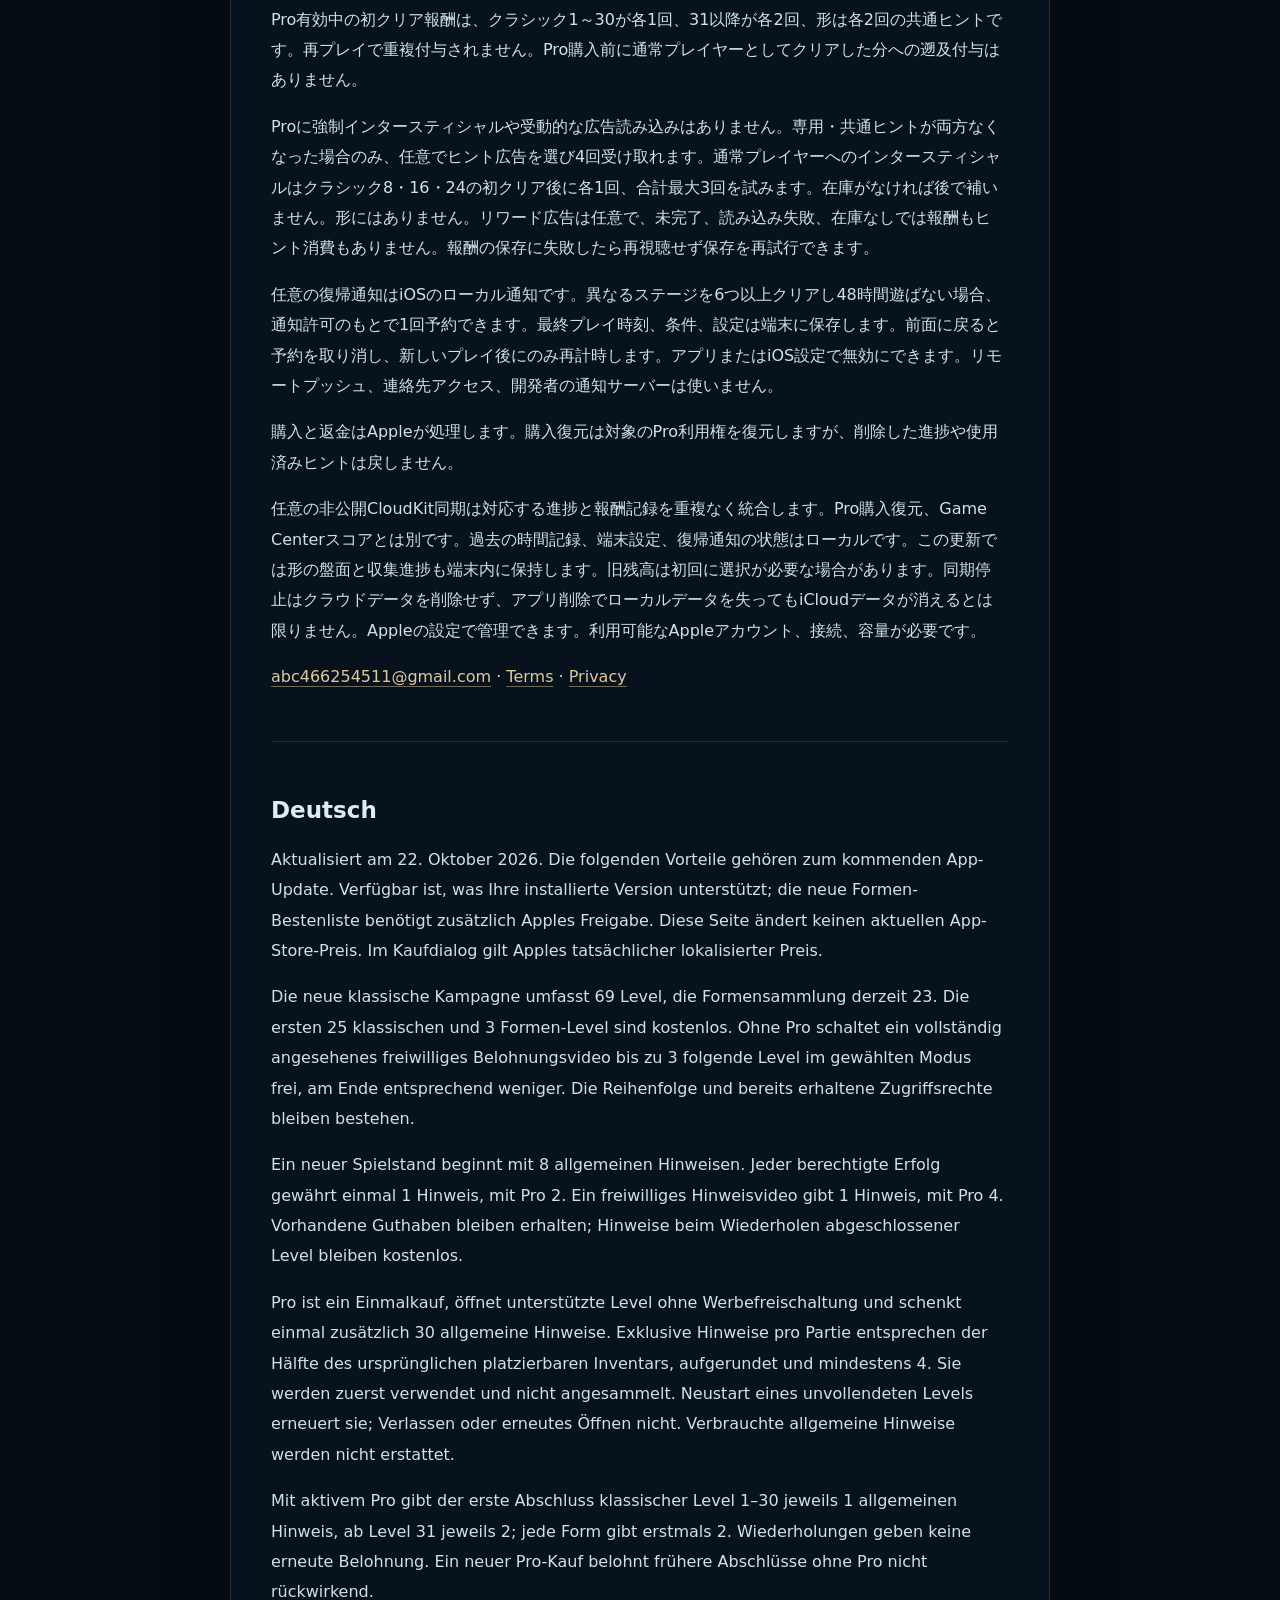
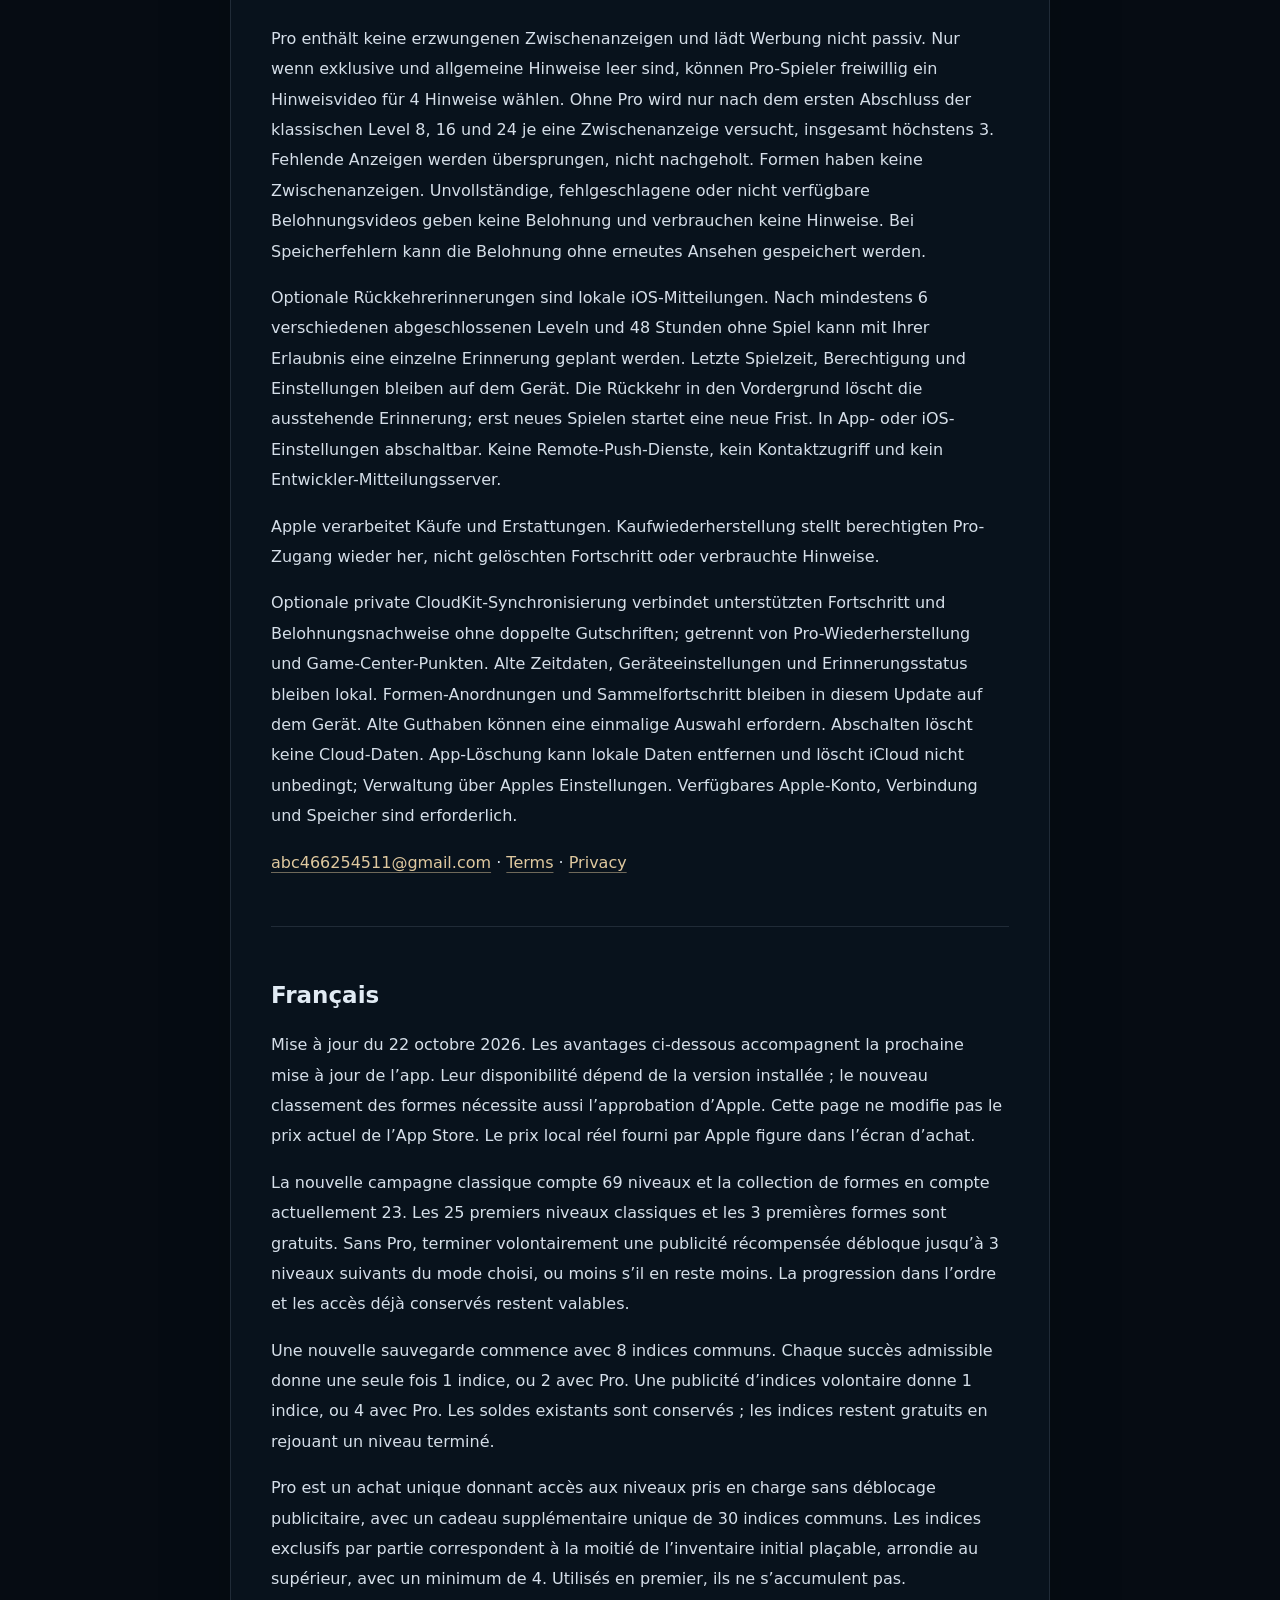
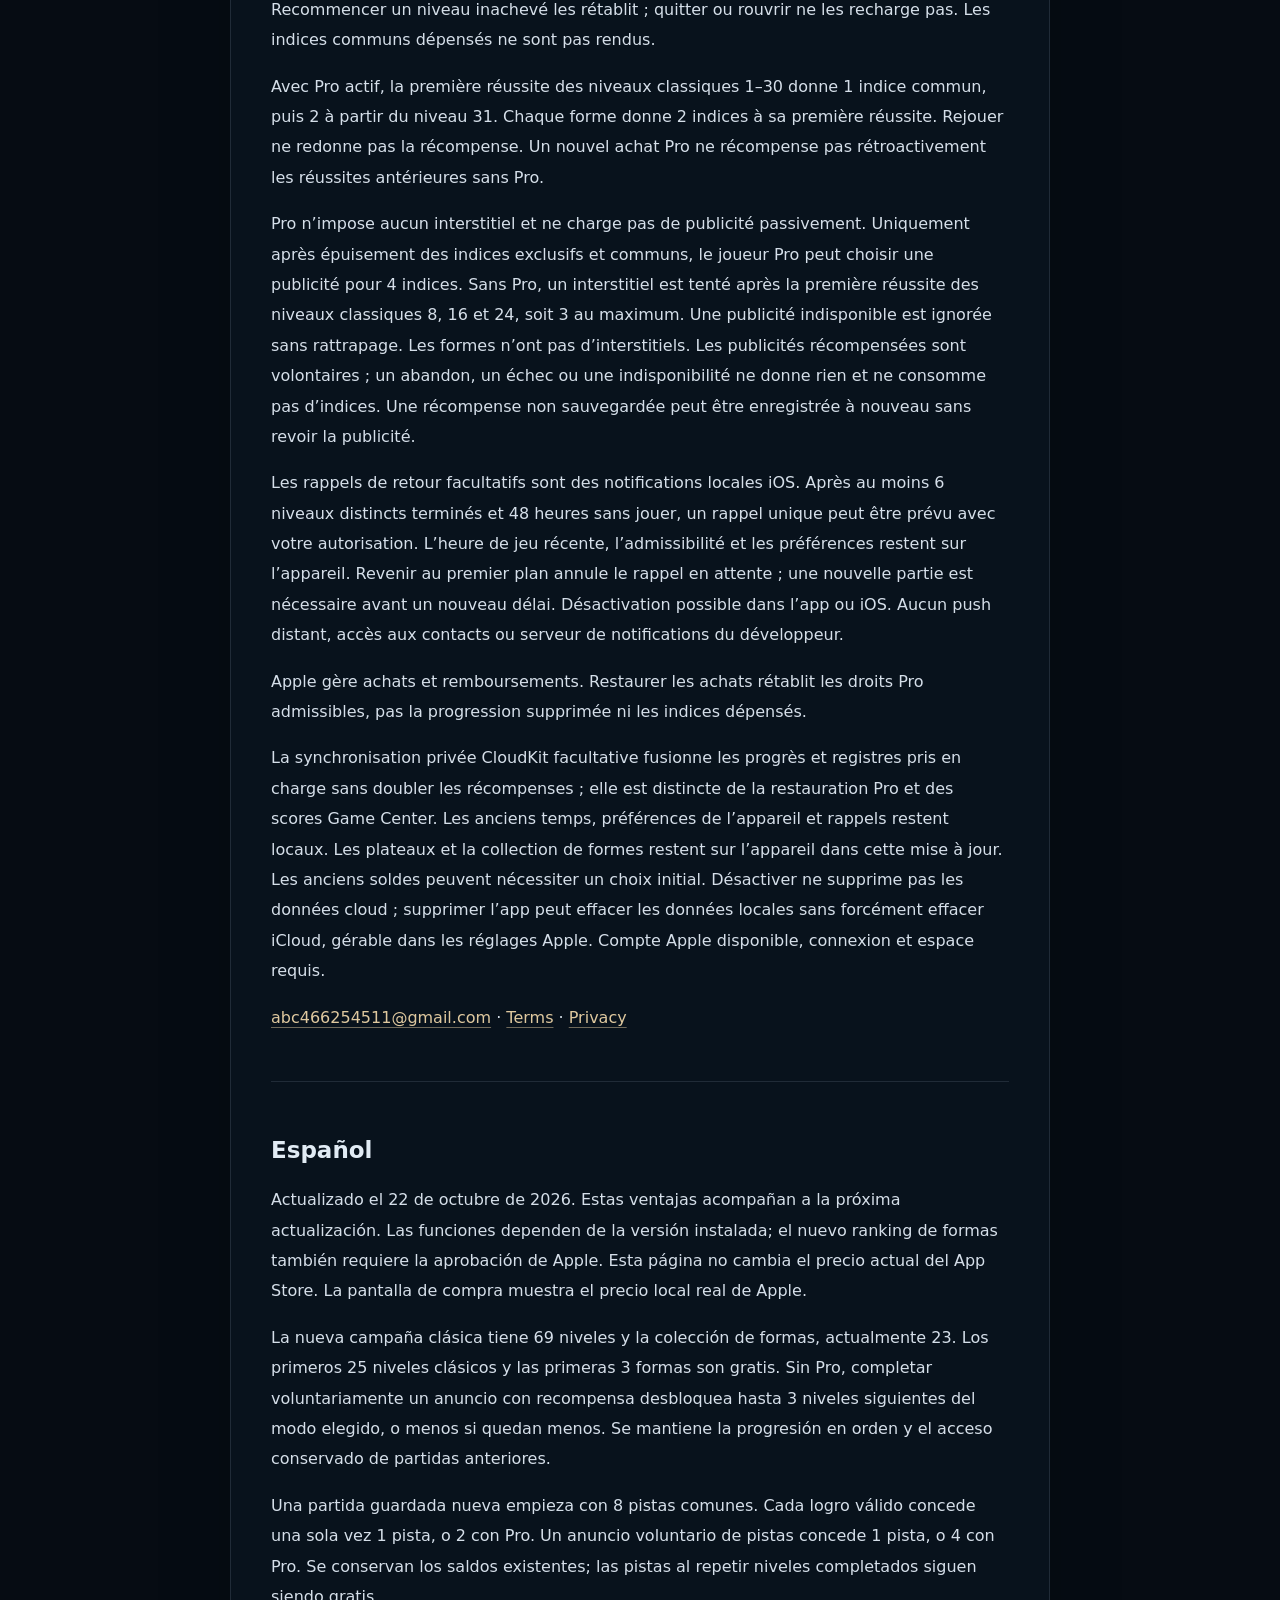
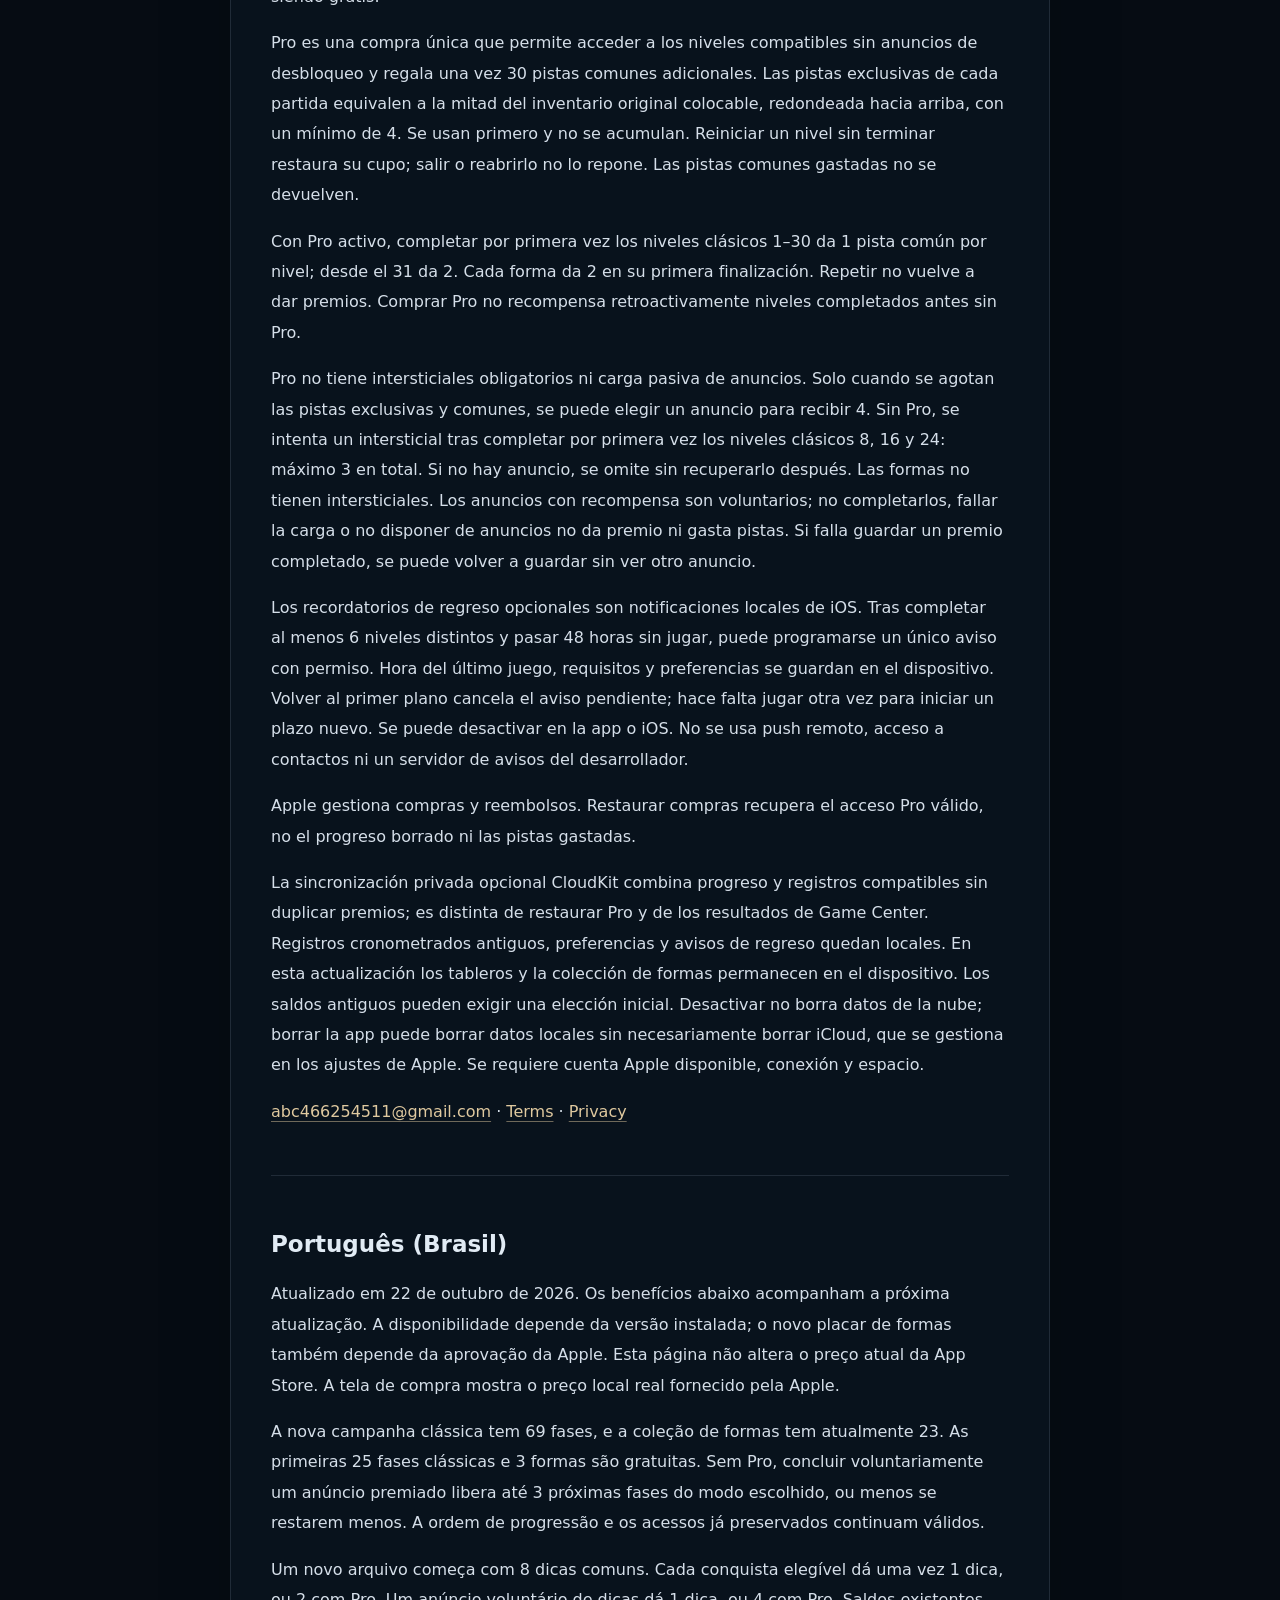
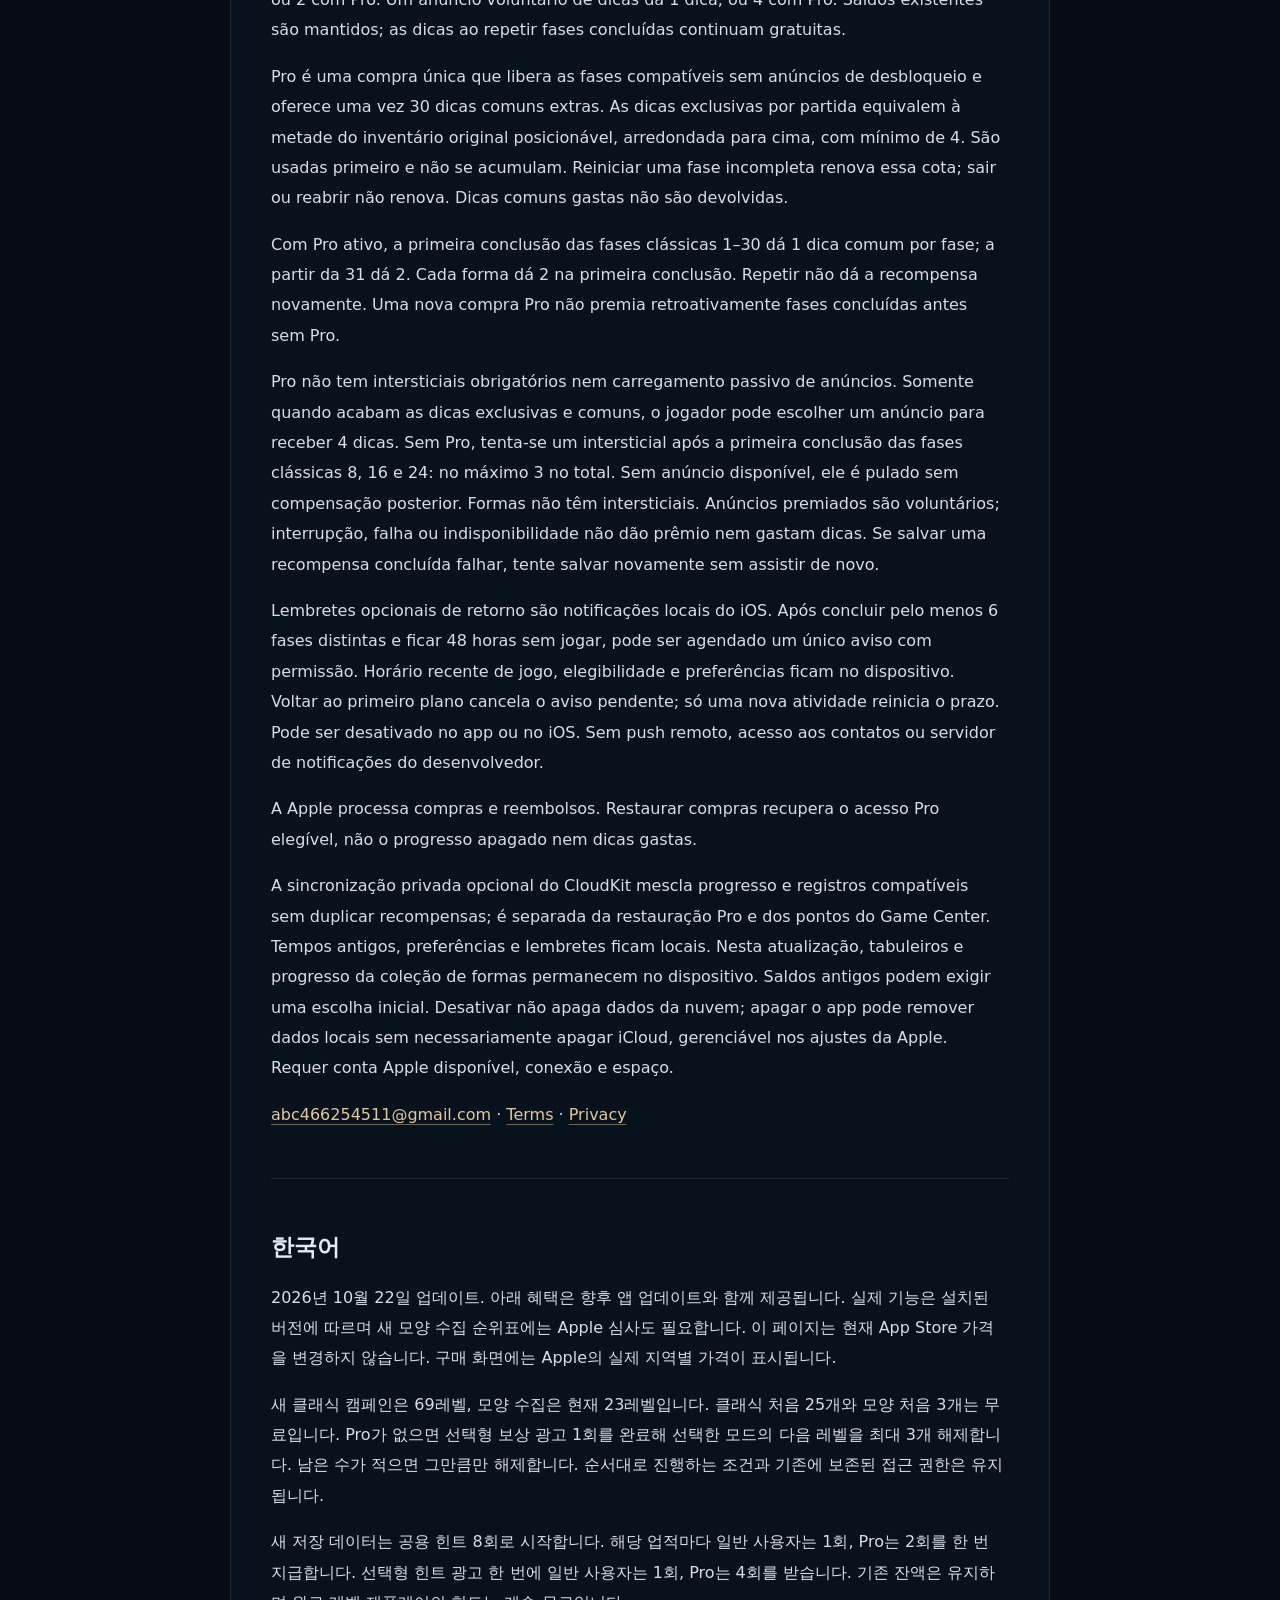
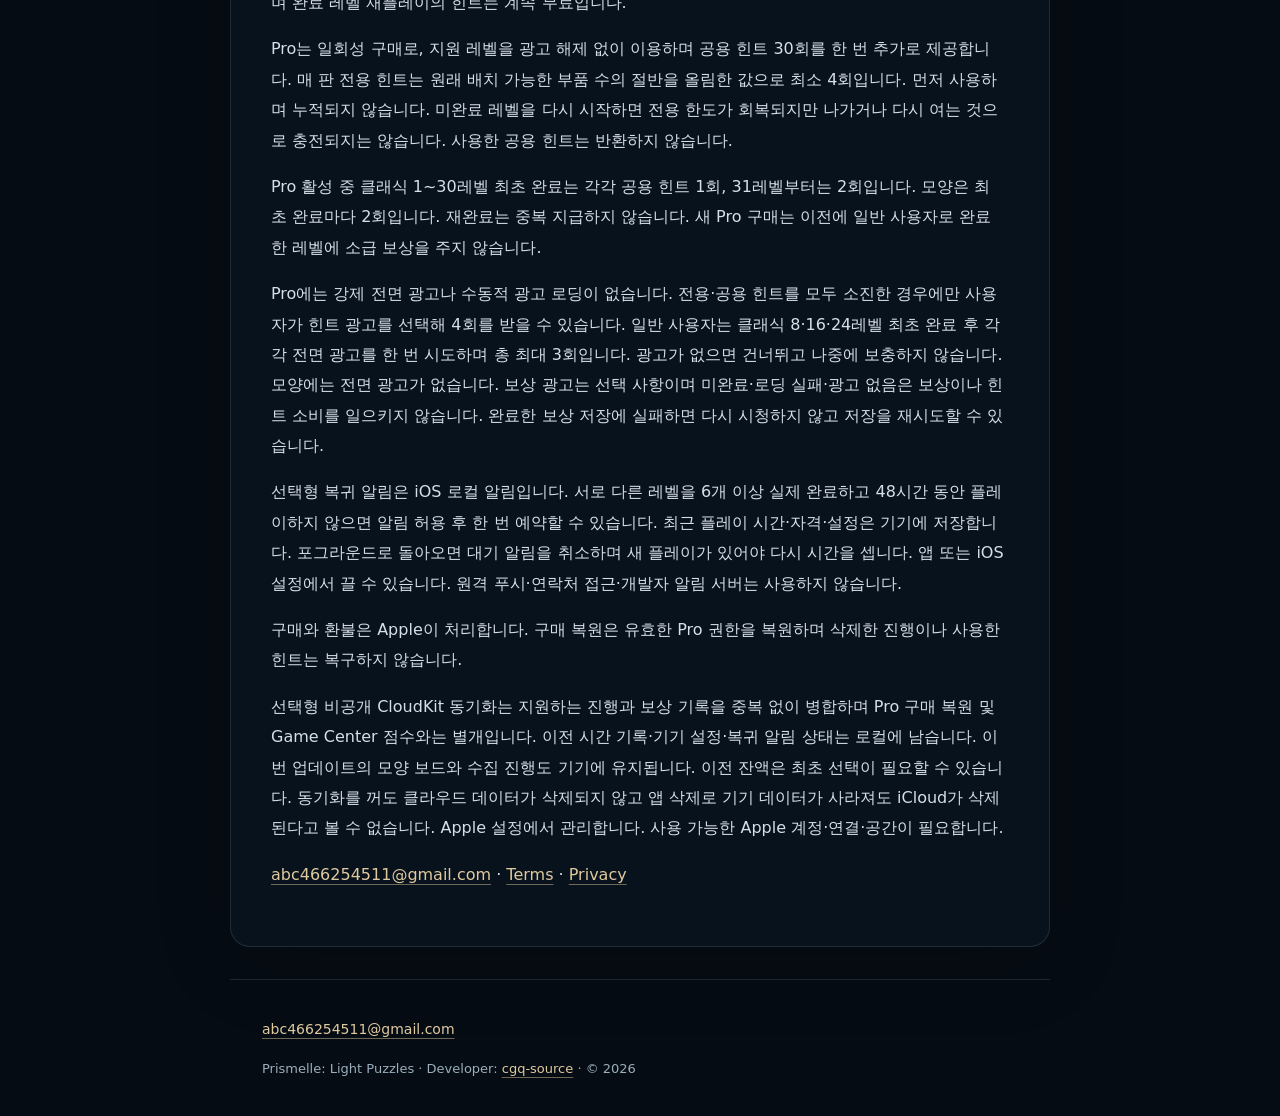
==== commit 5ed20b33: "Update index.html for Prismelle Pro benefits and shape collection" ====
--- a/index.html
+++ b/index.html
@@ -1,3 +1,102 @@
 <!doctype html>
 <html lang="en"><head><meta charset="utf-8"><meta name="viewport" content="width=device-width,initial-scale=1"><meta name="color-scheme" content="dark"><meta name="theme-color" content="#060c13"><title>Support &amp; Privacy · Prismelle</title><meta name="description" content="Official privacy and support information for Prismelle: Light Puzzles."><link rel="stylesheet" href="style.css?v=20260918-theme1"></head>
-<body><a class="skip" href="#main">Skip to content / 跳到正文</a><header><a href="index.html">Prismelle: Light Puzzles</a><nav aria-label="Main navigation"><a href="support.html">Support / 支持</a><a href="privacy.html">Privacy / 隐私</a><a href="terms.html">Terms / 用户协议</a></nav></header><main id="main"><h1>Prismelle: Light Puzzles</h1><nav class="languages" id="languages" aria-label="Language"><a href="#english" lang="en">English</a><a href="#chinese" lang="zh-Hans">简体中文</a><a href="#traditional" lang="zh-Hant">繁體中文</a><a href="#japanese" lang="ja">日本語</a><a href="#german" lang="de">Deutsch</a><a href="#french" lang="fr">Français</a><a href="#spanish" lang="es">Español</a><a href="#portuguese" lang="pt-BR">Português (Brasil)</a><a href="#korean" lang="ko">한국어</a></nav><section id="english" lang="en"><h2>English</h2><p>Updated 4 October 2026. The rewarded-ad and first-completion Pro benefits below apply from version 1.0.4, including its test builds. They are not present in App Store version 1.0.3. Availability follows the version installed on your device.</p><p><a href="support.html#english">Support</a> · <a href="privacy.html#english">Privacy</a> · <a href="terms.html#english">User agreement</a></p></section><section id="chinese" lang="zh-Hans"><h2>简体中文</h2><p>更新于 2026 年 10 月 4 日。下述激励广告与 Pro 首通奖励从 1.0.4（含测试构建）开始适用，App Store 的 1.0.3 不包含这些功能。实际可用功能以设备所安装版本为准。</p><p><a href="support.html#chinese">技术支持</a> · <a href="privacy.html#chinese">隐私政策</a> · <a href="terms.html#chinese">用户协议</a></p></section><section id="traditional" lang="zh-Hant"><h2>繁體中文</h2><p>更新於 2026 年 10 月 4 日。下述獎勵廣告與 Pro 首通獎勵自 1.0.4（含測試版本）起適用，App Store 的 1.0.3 不包含這些功能。實際功能以裝置安裝版本為準。</p><p><a href="support.html#traditional">技術支援</a> · <a href="privacy.html#traditional">隱私權政策</a> · <a href="terms.html#traditional">使用者協議</a></p></section><section id="japanese" lang="ja"><h2>日本語</h2><p>2026年10月4日更新。以下のリワード広告とPro初クリア特典は1.0.4（テスト版を含む）から適用されます。App Storeの1.0.3には含まれません。利用できる機能はインストール済みのバージョンに従います。</p><p><a href="support.html#japanese">サポート</a> · <a href="privacy.html#japanese">プライバシーポリシー</a> · <a href="terms.html#japanese">利用規約</a></p></section><section id="german" lang="de"><h2>Deutsch</h2><p>Aktualisiert am 4. Oktober 2026. Die folgenden Belohnungsanzeigen und Pro-Erstabschlussboni gelten ab Version 1.0.4 einschließlich Testversionen. App-Store-Version 1.0.3 enthält sie nicht. Maßgeblich ist deine installierte Version.</p><p><a href="support.html#german">Support</a> · <a href="privacy.html#german">Datenschutz</a> · <a href="terms.html#german">Nutzungsvereinbarung</a></p></section><section id="french" lang="fr"><h2>Français</h2><p>Mise à jour le 4 octobre 2026. Les publicités récompensées et bonus Pro de première réussite ci-dessous s’appliquent à partir de la version 1.0.4, versions de test comprises. Ils ne figurent pas dans la version 1.0.3 de l’App Store. Les fonctions disponibles dépendent de la version installée.</p><p><a href="support.html#french">Assistance</a> · <a href="privacy.html#french">Confidentialité</a> · <a href="terms.html#french">Conditions d’utilisation</a></p></section><section id="spanish" lang="es"><h2>Español</h2><p>Actualizado el 4 de octubre de 2026. Los anuncios con recompensa y premios Pro por primera victoria se aplican desde la versión 1.0.4, incluidas las versiones de prueba. No están en la versión 1.0.3 del App Store. Las funciones dependen de la versión instalada.</p><p><a href="support.html#spanish">Asistencia</a> · <a href="privacy.html#spanish">Privacidad</a> · <a href="terms.html#spanish">Acuerdo de usuario</a></p></section><section id="portuguese" lang="pt-BR"><h2>Português (Brasil)</h2><p>Atualizado em 4 de outubro de 2026. Os anúncios com recompensa e bônus Pro de primeira conclusão valem a partir da versão 1.0.4, incluindo testes. Não estão na versão 1.0.3 da App Store. Os recursos dependem da versão instalada.</p><p><a href="support.html#portuguese">Suporte</a> · <a href="privacy.html#portuguese">Privacidade</a> · <a href="terms.html#portuguese">Termos de uso</a></p></section><section id="korean" lang="ko"><h2>한국어</h2><p>2026년 10월 4일 업데이트. 아래 보상 광고와 Pro 최초 완료 보상은 테스트 빌드를 포함한 1.0.4부터 적용됩니다. App Store 1.0.3에는 없습니다. 실제 기능은 설치된 버전에 따릅니다.</p><p><a href="support.html#korean">기술 지원</a> · <a href="privacy.html#korean">개인정보 처리방침</a> · <a href="terms.html#korean">이용 약관</a></p></section></main><footer><p><a href="mailto:abc466254511@gmail.com">abc466254511@gmail.com</a></p><p class="meta">Prismelle: Light Puzzles · Developer: <a href="https://github.com/cgq-source">cgq-source</a> · © 2026</p></footer></body></html>
+<body><a class="skip" href="#main">Skip to content / 跳到正文</a><header><a href="index.html">Prismelle: Light Puzzles</a><nav aria-label="Main navigation"><a href="support.html">Support / 支持</a><a href="privacy.html">Privacy / 隐私</a><a href="terms.html">Terms / 用户协议</a></nav></header><main id="main"><h1>Prismelle: Light Puzzles</h1><nav class="languages" id="languages" aria-label="Language"><a href="#english" lang="en">English</a><a href="#chinese" lang="zh-Hans">简体中文</a><a href="#traditional" lang="zh-Hant">繁體中文</a><a href="#japanese" lang="ja">日本語</a><a href="#german" lang="de">Deutsch</a><a href="#french" lang="fr">Français</a><a href="#spanish" lang="es">Español</a><a href="#portuguese" lang="pt-BR">Português (Brasil)</a><a href="#korean" lang="ko">한국어</a></nav><section id="english" lang="en"><h2>English</h2>
+<p data-update1022="notice">Updated 22 October 2026. The upgraded benefits below accompany the upcoming app update. Availability follows your installed version; the new shape leaderboard also requires Apple's approval. This page does not change the current App Store price. The purchase sheet shows Apple's actual localized price.</p>
+<p data-update1022="access">The updated Classic campaign has 69 levels and Shape Collection currently has 23. The first 25 Classic levels and first 3 shape levels are free. Without Pro, one completed optional rewarded ad unlocks up to 3 subsequent levels in the selected mode; fewer unlock if fewer remain. Sequential progression still applies. Previously preserved access remains available.</p>
+<p data-update1022="hints">A new save starts with 8 shared hints. Each eligible achievement grants 1 shared hint without Pro, or 2 with Pro, once. An optional rewarded hint ad grants 1 shared hint without Pro, or 4 with Pro. Existing balances are retained. Completed-level replay hints remain free.</p>
+<p data-update1022="pro">Pro is a one-time purchase giving access to the supported levels without rewarded unlocks, with an additional one-time gift of 30 shared hints. Each run has exclusive hints equal to half its original placeable inventory, rounded up, with a minimum of 4. These are used before shared hints and do not accumulate. Restarting an unfinished level restores its exclusive allowance; leaving or reopening it does not. Spent shared hints are not refunded.</p>
+<p data-update1022="completion">While Pro is active, first completion of Classic levels 1–30 gives 1 shared hint, and level 31 onward gives 2. Each shape's first completion gives 2. Replays do not repeat rewards. A new Pro purchase does not retroactively reward levels completed without Pro.</p>
+<p data-update1022="ads">Pro has no forced interstitials or passive ad loading. Only after both exclusive and shared hints are exhausted may a Pro player choose a rewarded hint ad for 4 hints. Without Pro, interstitials are attempted only after the first clear of Classic levels 8, 16 and 24, at most 3 in total; no available ad is skipped without catch-up. Shapes have no interstitials. Rewarded ads are voluntary; an incomplete, failed or unavailable ad gives no reward and consumes no hints. If saving a completed reward fails, retry saving without watching again.</p>
+<p data-update1022="reminder">Optional return reminders are local iOS notifications. After at least 6 distinct completed levels and 48 hours without play, one reminder may be scheduled with your notification permission. The device stores recent play time, eligibility and reminder preferences. Returning cancels the pending reminder; another requires new play. You can disable reminders in the app or iOS Settings. No remote push service, contact access or developer notification server is used.</p>
+<p>Apple handles purchases and refunds. Restore Purchases restores eligible Pro access, not deleted progress or spent hints.</p>
+<p data-update1022="cloud">Optional private CloudKit sync merges supported progress and reward ledgers without duplicating grants; it is separate from restoring Pro purchases and from Game Center scores. Historical timed records, device preferences and return-reminder state remain local. Shape boards and collection progress remain on the device in this update. Older balances may require a one-time choice. Turning sync off does not delete stored cloud data; deleting the app may remove local data and does not necessarily remove iCloud data. Manage cloud storage in Apple's settings. Sync requires an available Apple account, connection and storage.</p>
+<p><a href="mailto:abc466254511@gmail.com">abc466254511@gmail.com</a> · <a href="terms.html#english">Terms</a> · <a href="privacy.html#english">Privacy</a></p>
+</section><section id="chinese" lang="zh-Hans"><h2>简体中文</h2>
+<p data-update1022="notice">更新于2026年10月22日。以下升级权益随即将发布的新版应用提供，实际功能以已安装版本为准；新增形状榜也须经Apple审核后开放。本页不改变当前App Store价格，购买页以Apple返回的实际本地化价格为准。</p>
+<p data-update1022="access">新版经典主线共69关，形状收集当前有23关。经典前25关、形状前3关免费。非Pro用户自愿完成一次激励广告，可解锁所选玩法后续最多3关，末尾按实际剩余数解锁；仍须按顺序推进。旧存档已保留的访问权益继续有效。</p>
+<p data-update1022="hints">新存档初始赠送8次通用提示。指定成就一次性赠送普通用户1次、Pro用户2次通用提示；主动观看一次提示激励广告，普通用户获得1次、Pro获得4次。已有余额保留，已通关关卡的重玩提示仍免费。</p>
+<p data-update1022="pro">Pro为一次性购买，无需激励解锁即可访问支持的关卡，购买另赠30次通用提示。每局专属提示为原始可摆器件数的一半向上取整，至少4次，先于通用提示使用且不累积。未通关时重来可恢复本局专属额度；退出或重新打开不补充。已经消耗的通用提示不返还。</p>
+<p data-update1022="completion">持有Pro时，经典第1～30关首次通关每关赠1次通用提示，第31关起每关2次；形状每关首通赠2次。重玩不重复领取。新购买Pro不追补此前作为普通用户完成关卡的首通奖励。</p>
+<p data-update1022="ads">Pro无强制插屏或被动广告加载；仅在本局专属和通用提示均耗尽后，才可主动选择提示激励广告，一次获得4次。普通用户仅在经典第8、16、24关首次通关后各尝试一次插屏，累计最多3次；无库存就跳过，不在后续追补。形状无插屏。激励广告由用户主动选择，未完成、加载失败或无库存不发奖励，也不扣提示；已完成奖励保存失败时可重试保存，无需再看广告。</p>
+<p data-update1022="reminder">回归提醒为可选的iOS本地通知：实际完成至少6个不同关卡、连续48小时未游玩，并获得通知授权后，可安排一次提醒。本机保存最近游玩时间、提醒资格和开关；回到前台取消待发提醒，再次真实游玩后才重新计时。可在应用或iOS设置中关闭。不使用远程推送服务，不读取通讯录，也不使用开发者通知服务器。</p>
+<p>购买及退款由Apple处理。恢复购买可恢复符合条件的Pro权益，不恢复已删除进度或已用提示。</p>
+<p data-update1022="cloud">可选的私有CloudKit同步合并受支持的进度和奖励账本，避免重复发放；它与恢复Pro购买及Game Center成绩分别处理。历史计时记录、设备偏好和回归提醒状态保存在本机；本次更新的形状棋盘及收集进度仍保存在设备上。旧余额首次合并可能需要选择。关闭同步不删除云端数据；删除应用可能移除本机数据，也不一定删除iCloud数据，可在Apple设置中管理。同步依赖可用Apple账号、网络和存储空间。</p>
+<p><a href="mailto:abc466254511@gmail.com">abc466254511@gmail.com</a> · <a href="terms.html#chinese">Terms</a> · <a href="privacy.html#chinese">Privacy</a></p>
+</section><section id="traditional" lang="zh-Hant"><h2>繁體中文</h2>
+<p data-update1022="notice">更新於2026年10月22日。以下升級權益隨即將發布的新版應用提供，實際功能以已安裝版本為準；新增形狀榜也須經Apple審核後開放。本頁不改變目前App Store價格，購買頁以Apple提供的實際當地價格為準。</p>
+<p data-update1022="access">新版經典主線共69關，形狀收集目前有23關。經典前25關、形狀前3關免費。非Pro使用者自願完成一次獎勵廣告，可解鎖所選玩法後續最多3關，末尾依剩餘數量解鎖；仍須依序推進。舊存檔保留的存取權益繼續有效。</p>
+<p data-update1022="hints">新存檔初始贈送8次通用提示。指定成就一次贈送一般使用者1次、Pro使用者2次；主動觀看一次提示獎勵廣告，一般使用者獲得1次、Pro獲得4次。原有餘額保留，已通關關卡的重玩提示仍免費。</p>
+<p data-update1022="pro">Pro為一次性購買，無須獎勵廣告解鎖即可存取支援的關卡，購買另贈30次通用提示。每局專屬提示為原始可擺器件數的一半向上取整，至少4次，優先使用且不累積。未通關時重新開始可恢復本局專屬額度；離開或重新開啟不補充。已使用的通用提示不退還。</p>
+<p data-update1022="completion">持有Pro時，經典第1～30關首次通關每關贈1次通用提示，第31關起每關2次；形狀每關首通贈2次。重玩不重複領取。新購買Pro不追補先前以一般使用者身分完成關卡的首通獎勵。</p>
+<p data-update1022="ads">Pro無強制插頁廣告或被動廣告載入；僅在本局專屬及通用提示均耗盡後，才可主動選擇提示獎勵廣告，一次獲得4次。一般使用者僅在經典第8、16、24關首次通關後各嘗試一次插頁廣告，累計最多3次；無廣告則跳過，不在後續補播。形狀無插頁廣告。獎勵廣告由使用者主動選擇，未完成、載入失敗或無廣告不發獎勵，也不扣提示；已完成獎勵儲存失敗時可重試儲存，無須再看廣告。</p>
+<p data-update1022="reminder">回歸提醒為可選的iOS本機通知：實際完成至少6個不同關卡、連續48小時未遊玩並取得通知授權後，可安排一次提醒。本機保存最近遊玩時間、提醒資格及開關；回到前景取消待發提醒，再次實際遊玩後才重新計時。可於應用或iOS設定關閉。不使用遠端推播服務、不讀取聯絡人，也不使用開發者通知伺服器。</p>
+<p>購買及退款由Apple處理。回復購買可回復符合資格的Pro權益，不回復已刪除進度或已用提示。</p>
+<p data-update1022="cloud">可選的私有CloudKit同步會合併支援的進度及獎勵紀錄，避免重複發放；與回復Pro購買及Game Center成績分開處理。歷史計時紀錄、裝置偏好及回歸提醒狀態保留本機；本次更新的形狀棋盤及收集進度仍保存在裝置上。舊餘額首次合併可能須選擇。關閉同步不刪除雲端資料；刪除應用可能移除本機資料，也不一定刪除iCloud資料，可於Apple設定管理。同步依賴可用Apple帳號、網路及儲存空間。</p>
+<p><a href="mailto:abc466254511@gmail.com">abc466254511@gmail.com</a> · <a href="terms.html#traditional">Terms</a> · <a href="privacy.html#traditional">Privacy</a></p>
+</section><section id="japanese" lang="ja"><h2>日本語</h2>
+<p data-update1022="notice">2026年10月22日更新。以下の特典は今後のアプリ更新に伴うものです。実際の機能はインストール済みのバージョンにより、新しい形コレクションランキングにはAppleの審査も必要です。このページは現在のApp Store価格を変更しません。購入画面にAppleの実際の地域別価格が表示されます。</p>
+<p data-update1022="access">更新版のクラシックは69ステージ、形コレクションは現在23ステージです。クラシックの最初の25、形の最初の3ステージは無料です。Pro以外では任意のリワード広告を1回完了すると、選択中のモードで次の最大3ステージを解放します。残りが少ない場合はその数だけです。順番に進む条件と既存のアクセス権は維持されます。</p>
+<p data-update1022="hints">新規データは共通ヒント8回で開始します。対象の実績は通常1回、Proは2回の共通ヒントを一度だけ付与します。任意のヒント広告1回につき通常1回、Proは4回を付与します。既存残高は保持され、クリア済みステージの再プレイではヒントは引き続き無料です。</p>
+<p data-update1022="pro">Proは買い切りで、対応ステージを広告で解放する必要がなく、共通ヒント30回を追加で一度付与します。各プレイの専用ヒントは元の配置可能パーツ数の半分を切り上げ、最低4回です。共通ヒントより先に使い、持ち越しません。未クリア時にやり直すと専用枠は回復しますが、退出や再開では補充されません。使用済み共通ヒントは戻りません。</p>
+<p data-update1022="completion">Pro有効中の初クリア報酬は、クラシック1～30が各1回、31以降が各2回、形は各2回の共通ヒントです。再プレイで重複付与されません。Pro購入前に通常プレイヤーとしてクリアした分への遡及付与はありません。</p>
+<p data-update1022="ads">Proに強制インタースティシャルや受動的な広告読み込みはありません。専用・共通ヒントが両方なくなった場合のみ、任意でヒント広告を選び4回受け取れます。通常プレイヤーへのインタースティシャルはクラシック8・16・24の初クリア後に各1回、合計最大3回を試みます。在庫がなければ後で補いません。形にはありません。リワード広告は任意で、未完了、読み込み失敗、在庫なしでは報酬もヒント消費もありません。報酬の保存に失敗したら再視聴せず保存を再試行できます。</p>
+<p data-update1022="reminder">任意の復帰通知はiOSのローカル通知です。異なるステージを6つ以上クリアし48時間遊ばない場合、通知許可のもとで1回予約できます。最終プレイ時刻、条件、設定は端末に保存します。前面に戻ると予約を取り消し、新しいプレイ後にのみ再計時します。アプリまたはiOS設定で無効にできます。リモートプッシュ、連絡先アクセス、開発者の通知サーバーは使いません。</p>
+<p>購入と返金はAppleが処理します。購入復元は対象のPro利用権を復元しますが、削除した進捗や使用済みヒントは戻しません。</p>
+<p data-update1022="cloud">任意の非公開CloudKit同期は対応する進捗と報酬記録を重複なく統合します。Pro購入復元、Game Centerスコアとは別です。過去の時間記録、端末設定、復帰通知の状態はローカルです。この更新では形の盤面と収集進捗も端末内に保持します。旧残高は初回に選択が必要な場合があります。同期停止はクラウドデータを削除せず、アプリ削除でローカルデータを失ってもiCloudデータが消えるとは限りません。Appleの設定で管理できます。利用可能なAppleアカウント、接続、容量が必要です。</p>
+<p><a href="mailto:abc466254511@gmail.com">abc466254511@gmail.com</a> · <a href="terms.html#japanese">Terms</a> · <a href="privacy.html#japanese">Privacy</a></p>
+</section><section id="german" lang="de"><h2>Deutsch</h2>
+<p data-update1022="notice">Aktualisiert am 22. Oktober 2026. Die folgenden Vorteile gehören zum kommenden App-Update. Verfügbar ist, was Ihre installierte Version unterstützt; die neue Formen-Bestenliste benötigt zusätzlich Apples Freigabe. Diese Seite ändert keinen aktuellen App-Store-Preis. Im Kaufdialog gilt Apples tatsächlicher lokalisierter Preis.</p>
+<p data-update1022="access">Die neue klassische Kampagne umfasst 69 Level, die Formensammlung derzeit 23. Die ersten 25 klassischen und 3 Formen-Level sind kostenlos. Ohne Pro schaltet ein vollständig angesehenes freiwilliges Belohnungsvideo bis zu 3 folgende Level im gewählten Modus frei, am Ende entsprechend weniger. Die Reihenfolge und bereits erhaltene Zugriffsrechte bleiben bestehen.</p>
+<p data-update1022="hints">Ein neuer Spielstand beginnt mit 8 allgemeinen Hinweisen. Jeder berechtigte Erfolg gewährt einmal 1 Hinweis, mit Pro 2. Ein freiwilliges Hinweisvideo gibt 1 Hinweis, mit Pro 4. Vorhandene Guthaben bleiben erhalten; Hinweise beim Wiederholen abgeschlossener Level bleiben kostenlos.</p>
+<p data-update1022="pro">Pro ist ein Einmalkauf, öffnet unterstützte Level ohne Werbefreischaltung und schenkt einmal zusätzlich 30 allgemeine Hinweise. Exklusive Hinweise pro Partie entsprechen der Hälfte des ursprünglichen platzierbaren Inventars, aufgerundet und mindestens 4. Sie werden zuerst verwendet und nicht angesammelt. Neustart eines unvollendeten Levels erneuert sie; Verlassen oder erneutes Öffnen nicht. Verbrauchte allgemeine Hinweise werden nicht erstattet.</p>
+<p data-update1022="completion">Mit aktivem Pro gibt der erste Abschluss klassischer Level 1–30 jeweils 1 allgemeinen Hinweis, ab Level 31 jeweils 2; jede Form gibt erstmals 2. Wiederholungen geben keine erneute Belohnung. Ein neuer Pro-Kauf belohnt frühere Abschlüsse ohne Pro nicht rückwirkend.</p>
+<p data-update1022="ads">Pro enthält keine erzwungenen Zwischenanzeigen und lädt Werbung nicht passiv. Nur wenn exklusive und allgemeine Hinweise leer sind, können Pro-Spieler freiwillig ein Hinweisvideo für 4 Hinweise wählen. Ohne Pro wird nur nach dem ersten Abschluss der klassischen Level 8, 16 und 24 je eine Zwischenanzeige versucht, insgesamt höchstens 3. Fehlende Anzeigen werden übersprungen, nicht nachgeholt. Formen haben keine Zwischenanzeigen. Unvollständige, fehlgeschlagene oder nicht verfügbare Belohnungsvideos geben keine Belohnung und verbrauchen keine Hinweise. Bei Speicherfehlern kann die Belohnung ohne erneutes Ansehen gespeichert werden.</p>
+<p data-update1022="reminder">Optionale Rückkehrerinnerungen sind lokale iOS-Mitteilungen. Nach mindestens 6 verschiedenen abgeschlossenen Leveln und 48 Stunden ohne Spiel kann mit Ihrer Erlaubnis eine einzelne Erinnerung geplant werden. Letzte Spielzeit, Berechtigung und Einstellungen bleiben auf dem Gerät. Die Rückkehr in den Vordergrund löscht die ausstehende Erinnerung; erst neues Spielen startet eine neue Frist. In App- oder iOS-Einstellungen abschaltbar. Keine Remote-Push-Dienste, kein Kontaktzugriff und kein Entwickler-Mitteilungsserver.</p>
+<p>Apple verarbeitet Käufe und Erstattungen. Kaufwiederherstellung stellt berechtigten Pro-Zugang wieder her, nicht gelöschten Fortschritt oder verbrauchte Hinweise.</p>
+<p data-update1022="cloud">Optionale private CloudKit-Synchronisierung verbindet unterstützten Fortschritt und Belohnungsnachweise ohne doppelte Gutschriften; getrennt von Pro-Wiederherstellung und Game-Center-Punkten. Alte Zeitdaten, Geräteeinstellungen und Erinnerungsstatus bleiben lokal. Formen-Anordnungen und Sammelfortschritt bleiben in diesem Update auf dem Gerät. Alte Guthaben können eine einmalige Auswahl erfordern. Abschalten löscht keine Cloud-Daten. App-Löschung kann lokale Daten entfernen und löscht iCloud nicht unbedingt; Verwaltung über Apples Einstellungen. Verfügbares Apple-Konto, Verbindung und Speicher sind erforderlich.</p>
+<p><a href="mailto:abc466254511@gmail.com">abc466254511@gmail.com</a> · <a href="terms.html#german">Terms</a> · <a href="privacy.html#german">Privacy</a></p>
+</section><section id="french" lang="fr"><h2>Français</h2>
+<p data-update1022="notice">Mise à jour du 22 octobre 2026. Les avantages ci-dessous accompagnent la prochaine mise à jour de l’app. Leur disponibilité dépend de la version installée ; le nouveau classement des formes nécessite aussi l’approbation d’Apple. Cette page ne modifie pas le prix actuel de l’App Store. Le prix local réel fourni par Apple figure dans l’écran d’achat.</p>
+<p data-update1022="access">La nouvelle campagne classique compte 69 niveaux et la collection de formes en compte actuellement 23. Les 25 premiers niveaux classiques et les 3 premières formes sont gratuits. Sans Pro, terminer volontairement une publicité récompensée débloque jusqu’à 3 niveaux suivants du mode choisi, ou moins s’il en reste moins. La progression dans l’ordre et les accès déjà conservés restent valables.</p>
+<p data-update1022="hints">Une nouvelle sauvegarde commence avec 8 indices communs. Chaque succès admissible donne une seule fois 1 indice, ou 2 avec Pro. Une publicité d’indices volontaire donne 1 indice, ou 4 avec Pro. Les soldes existants sont conservés ; les indices restent gratuits en rejouant un niveau terminé.</p>
+<p data-update1022="pro">Pro est un achat unique donnant accès aux niveaux pris en charge sans déblocage publicitaire, avec un cadeau supplémentaire unique de 30 indices communs. Les indices exclusifs par partie correspondent à la moitié de l’inventaire initial plaçable, arrondie au supérieur, avec un minimum de 4. Utilisés en premier, ils ne s’accumulent pas. Recommencer un niveau inachevé les rétablit ; quitter ou rouvrir ne les recharge pas. Les indices communs dépensés ne sont pas rendus.</p>
+<p data-update1022="completion">Avec Pro actif, la première réussite des niveaux classiques 1–30 donne 1 indice commun, puis 2 à partir du niveau 31. Chaque forme donne 2 indices à sa première réussite. Rejouer ne redonne pas la récompense. Un nouvel achat Pro ne récompense pas rétroactivement les réussites antérieures sans Pro.</p>
+<p data-update1022="ads">Pro n’impose aucun interstitiel et ne charge pas de publicité passivement. Uniquement après épuisement des indices exclusifs et communs, le joueur Pro peut choisir une publicité pour 4 indices. Sans Pro, un interstitiel est tenté après la première réussite des niveaux classiques 8, 16 et 24, soit 3 au maximum. Une publicité indisponible est ignorée sans rattrapage. Les formes n’ont pas d’interstitiels. Les publicités récompensées sont volontaires ; un abandon, un échec ou une indisponibilité ne donne rien et ne consomme pas d’indices. Une récompense non sauvegardée peut être enregistrée à nouveau sans revoir la publicité.</p>
+<p data-update1022="reminder">Les rappels de retour facultatifs sont des notifications locales iOS. Après au moins 6 niveaux distincts terminés et 48 heures sans jouer, un rappel unique peut être prévu avec votre autorisation. L’heure de jeu récente, l’admissibilité et les préférences restent sur l’appareil. Revenir au premier plan annule le rappel en attente ; une nouvelle partie est nécessaire avant un nouveau délai. Désactivation possible dans l’app ou iOS. Aucun push distant, accès aux contacts ou serveur de notifications du développeur.</p>
+<p>Apple gère achats et remboursements. Restaurer les achats rétablit les droits Pro admissibles, pas la progression supprimée ni les indices dépensés.</p>
+<p data-update1022="cloud">La synchronisation privée CloudKit facultative fusionne les progrès et registres pris en charge sans doubler les récompenses ; elle est distincte de la restauration Pro et des scores Game Center. Les anciens temps, préférences de l’appareil et rappels restent locaux. Les plateaux et la collection de formes restent sur l’appareil dans cette mise à jour. Les anciens soldes peuvent nécessiter un choix initial. Désactiver ne supprime pas les données cloud ; supprimer l’app peut effacer les données locales sans forcément effacer iCloud, gérable dans les réglages Apple. Compte Apple disponible, connexion et espace requis.</p>
+<p><a href="mailto:abc466254511@gmail.com">abc466254511@gmail.com</a> · <a href="terms.html#french">Terms</a> · <a href="privacy.html#french">Privacy</a></p>
+</section><section id="spanish" lang="es"><h2>Español</h2>
+<p data-update1022="notice">Actualizado el 22 de octubre de 2026. Estas ventajas acompañan a la próxima actualización. Las funciones dependen de la versión instalada; el nuevo ranking de formas también requiere la aprobación de Apple. Esta página no cambia el precio actual del App Store. La pantalla de compra muestra el precio local real de Apple.</p>
+<p data-update1022="access">La nueva campaña clásica tiene 69 niveles y la colección de formas, actualmente 23. Los primeros 25 niveles clásicos y las primeras 3 formas son gratis. Sin Pro, completar voluntariamente un anuncio con recompensa desbloquea hasta 3 niveles siguientes del modo elegido, o menos si quedan menos. Se mantiene la progresión en orden y el acceso conservado de partidas anteriores.</p>
+<p data-update1022="hints">Una partida guardada nueva empieza con 8 pistas comunes. Cada logro válido concede una sola vez 1 pista, o 2 con Pro. Un anuncio voluntario de pistas concede 1 pista, o 4 con Pro. Se conservan los saldos existentes; las pistas al repetir niveles completados siguen siendo gratis.</p>
+<p data-update1022="pro">Pro es una compra única que permite acceder a los niveles compatibles sin anuncios de desbloqueo y regala una vez 30 pistas comunes adicionales. Las pistas exclusivas de cada partida equivalen a la mitad del inventario original colocable, redondeada hacia arriba, con un mínimo de 4. Se usan primero y no se acumulan. Reiniciar un nivel sin terminar restaura su cupo; salir o reabrirlo no lo repone. Las pistas comunes gastadas no se devuelven.</p>
+<p data-update1022="completion">Con Pro activo, completar por primera vez los niveles clásicos 1–30 da 1 pista común por nivel; desde el 31 da 2. Cada forma da 2 en su primera finalización. Repetir no vuelve a dar premios. Comprar Pro no recompensa retroactivamente niveles completados antes sin Pro.</p>
+<p data-update1022="ads">Pro no tiene intersticiales obligatorios ni carga pasiva de anuncios. Solo cuando se agotan las pistas exclusivas y comunes, se puede elegir un anuncio para recibir 4. Sin Pro, se intenta un intersticial tras completar por primera vez los niveles clásicos 8, 16 y 24: máximo 3 en total. Si no hay anuncio, se omite sin recuperarlo después. Las formas no tienen intersticiales. Los anuncios con recompensa son voluntarios; no completarlos, fallar la carga o no disponer de anuncios no da premio ni gasta pistas. Si falla guardar un premio completado, se puede volver a guardar sin ver otro anuncio.</p>
+<p data-update1022="reminder">Los recordatorios de regreso opcionales son notificaciones locales de iOS. Tras completar al menos 6 niveles distintos y pasar 48 horas sin jugar, puede programarse un único aviso con permiso. Hora del último juego, requisitos y preferencias se guardan en el dispositivo. Volver al primer plano cancela el aviso pendiente; hace falta jugar otra vez para iniciar un plazo nuevo. Se puede desactivar en la app o iOS. No se usa push remoto, acceso a contactos ni un servidor de avisos del desarrollador.</p>
+<p>Apple gestiona compras y reembolsos. Restaurar compras recupera el acceso Pro válido, no el progreso borrado ni las pistas gastadas.</p>
+<p data-update1022="cloud">La sincronización privada opcional CloudKit combina progreso y registros compatibles sin duplicar premios; es distinta de restaurar Pro y de los resultados de Game Center. Registros cronometrados antiguos, preferencias y avisos de regreso quedan locales. En esta actualización los tableros y la colección de formas permanecen en el dispositivo. Los saldos antiguos pueden exigir una elección inicial. Desactivar no borra datos de la nube; borrar la app puede borrar datos locales sin necesariamente borrar iCloud, que se gestiona en los ajustes de Apple. Se requiere cuenta Apple disponible, conexión y espacio.</p>
+<p><a href="mailto:abc466254511@gmail.com">abc466254511@gmail.com</a> · <a href="terms.html#spanish">Terms</a> · <a href="privacy.html#spanish">Privacy</a></p>
+</section><section id="portuguese" lang="pt-BR"><h2>Português (Brasil)</h2>
+<p data-update1022="notice">Atualizado em 22 de outubro de 2026. Os benefícios abaixo acompanham a próxima atualização. A disponibilidade depende da versão instalada; o novo placar de formas também depende da aprovação da Apple. Esta página não altera o preço atual da App Store. A tela de compra mostra o preço local real fornecido pela Apple.</p>
+<p data-update1022="access">A nova campanha clássica tem 69 fases, e a coleção de formas tem atualmente 23. As primeiras 25 fases clássicas e 3 formas são gratuitas. Sem Pro, concluir voluntariamente um anúncio premiado libera até 3 próximas fases do modo escolhido, ou menos se restarem menos. A ordem de progressão e os acessos já preservados continuam válidos.</p>
+<p data-update1022="hints">Um novo arquivo começa com 8 dicas comuns. Cada conquista elegível dá uma vez 1 dica, ou 2 com Pro. Um anúncio voluntário de dicas dá 1 dica, ou 4 com Pro. Saldos existentes são mantidos; as dicas ao repetir fases concluídas continuam gratuitas.</p>
+<p data-update1022="pro">Pro é uma compra única que libera as fases compatíveis sem anúncios de desbloqueio e oferece uma vez 30 dicas comuns extras. As dicas exclusivas por partida equivalem à metade do inventário original posicionável, arredondada para cima, com mínimo de 4. São usadas primeiro e não se acumulam. Reiniciar uma fase incompleta renova essa cota; sair ou reabrir não renova. Dicas comuns gastas não são devolvidas.</p>
+<p data-update1022="completion">Com Pro ativo, a primeira conclusão das fases clássicas 1–30 dá 1 dica comum por fase; a partir da 31 dá 2. Cada forma dá 2 na primeira conclusão. Repetir não dá a recompensa novamente. Uma nova compra Pro não premia retroativamente fases concluídas antes sem Pro.</p>
+<p data-update1022="ads">Pro não tem intersticiais obrigatórios nem carregamento passivo de anúncios. Somente quando acabam as dicas exclusivas e comuns, o jogador pode escolher um anúncio para receber 4 dicas. Sem Pro, tenta-se um intersticial após a primeira conclusão das fases clássicas 8, 16 e 24: no máximo 3 no total. Sem anúncio disponível, ele é pulado sem compensação posterior. Formas não têm intersticiais. Anúncios premiados são voluntários; interrupção, falha ou indisponibilidade não dão prêmio nem gastam dicas. Se salvar uma recompensa concluída falhar, tente salvar novamente sem assistir de novo.</p>
+<p data-update1022="reminder">Lembretes opcionais de retorno são notificações locais do iOS. Após concluir pelo menos 6 fases distintas e ficar 48 horas sem jogar, pode ser agendado um único aviso com permissão. Horário recente de jogo, elegibilidade e preferências ficam no dispositivo. Voltar ao primeiro plano cancela o aviso pendente; só uma nova atividade reinicia o prazo. Pode ser desativado no app ou no iOS. Sem push remoto, acesso aos contatos ou servidor de notificações do desenvolvedor.</p>
+<p>A Apple processa compras e reembolsos. Restaurar compras recupera o acesso Pro elegível, não o progresso apagado nem dicas gastas.</p>
+<p data-update1022="cloud">A sincronização privada opcional do CloudKit mescla progresso e registros compatíveis sem duplicar recompensas; é separada da restauração Pro e dos pontos do Game Center. Tempos antigos, preferências e lembretes ficam locais. Nesta atualização, tabuleiros e progresso da coleção de formas permanecem no dispositivo. Saldos antigos podem exigir uma escolha inicial. Desativar não apaga dados da nuvem; apagar o app pode remover dados locais sem necessariamente apagar iCloud, gerenciável nos ajustes da Apple. Requer conta Apple disponível, conexão e espaço.</p>
+<p><a href="mailto:abc466254511@gmail.com">abc466254511@gmail.com</a> · <a href="terms.html#portuguese">Terms</a> · <a href="privacy.html#portuguese">Privacy</a></p>
+</section><section id="korean" lang="ko"><h2>한국어</h2>
+<p data-update1022="notice">2026년 10월 22일 업데이트. 아래 혜택은 향후 앱 업데이트와 함께 제공됩니다. 실제 기능은 설치된 버전에 따르며 새 모양 수집 순위표에는 Apple 심사도 필요합니다. 이 페이지는 현재 App Store 가격을 변경하지 않습니다. 구매 화면에는 Apple의 실제 지역별 가격이 표시됩니다.</p>
+<p data-update1022="access">새 클래식 캠페인은 69레벨, 모양 수집은 현재 23레벨입니다. 클래식 처음 25개와 모양 처음 3개는 무료입니다. Pro가 없으면 선택형 보상 광고 1회를 완료해 선택한 모드의 다음 레벨을 최대 3개 해제합니다. 남은 수가 적으면 그만큼만 해제합니다. 순서대로 진행하는 조건과 기존에 보존된 접근 권한은 유지됩니다.</p>
+<p data-update1022="hints">새 저장 데이터는 공용 힌트 8회로 시작합니다. 해당 업적마다 일반 사용자는 1회, Pro는 2회를 한 번 지급합니다. 선택형 힌트 광고 한 번에 일반 사용자는 1회, Pro는 4회를 받습니다. 기존 잔액은 유지하며 완료 레벨 재플레이의 힌트는 계속 무료입니다.</p>
+<p data-update1022="pro">Pro는 일회성 구매로, 지원 레벨을 광고 해제 없이 이용하며 공용 힌트 30회를 한 번 추가로 제공합니다. 매 판 전용 힌트는 원래 배치 가능한 부품 수의 절반을 올림한 값으로 최소 4회입니다. 먼저 사용하며 누적되지 않습니다. 미완료 레벨을 다시 시작하면 전용 한도가 회복되지만 나가거나 다시 여는 것으로 충전되지는 않습니다. 사용한 공용 힌트는 반환하지 않습니다.</p>
+<p data-update1022="completion">Pro 활성 중 클래식 1~30레벨 최초 완료는 각각 공용 힌트 1회, 31레벨부터는 2회입니다. 모양은 최초 완료마다 2회입니다. 재완료는 중복 지급하지 않습니다. 새 Pro 구매는 이전에 일반 사용자로 완료한 레벨에 소급 보상을 주지 않습니다.</p>
+<p data-update1022="ads">Pro에는 강제 전면 광고나 수동적 광고 로딩이 없습니다. 전용·공용 힌트를 모두 소진한 경우에만 사용자가 힌트 광고를 선택해 4회를 받을 수 있습니다. 일반 사용자는 클래식 8·16·24레벨 최초 완료 후 각각 전면 광고를 한 번 시도하며 총 최대 3회입니다. 광고가 없으면 건너뛰고 나중에 보충하지 않습니다. 모양에는 전면 광고가 없습니다. 보상 광고는 선택 사항이며 미완료·로딩 실패·광고 없음은 보상이나 힌트 소비를 일으키지 않습니다. 완료한 보상 저장에 실패하면 다시 시청하지 않고 저장을 재시도할 수 있습니다.</p>
+<p data-update1022="reminder">선택형 복귀 알림은 iOS 로컬 알림입니다. 서로 다른 레벨을 6개 이상 실제 완료하고 48시간 동안 플레이하지 않으면 알림 허용 후 한 번 예약할 수 있습니다. 최근 플레이 시간·자격·설정은 기기에 저장합니다. 포그라운드로 돌아오면 대기 알림을 취소하며 새 플레이가 있어야 다시 시간을 셉니다. 앱 또는 iOS 설정에서 끌 수 있습니다. 원격 푸시·연락처 접근·개발자 알림 서버는 사용하지 않습니다.</p>
+<p>구매와 환불은 Apple이 처리합니다. 구매 복원은 유효한 Pro 권한을 복원하며 삭제한 진행이나 사용한 힌트는 복구하지 않습니다.</p>
+<p data-update1022="cloud">선택형 비공개 CloudKit 동기화는 지원하는 진행과 보상 기록을 중복 없이 병합하며 Pro 구매 복원 및 Game Center 점수와는 별개입니다. 이전 시간 기록·기기 설정·복귀 알림 상태는 로컬에 남습니다. 이번 업데이트의 모양 보드와 수집 진행도 기기에 유지됩니다. 이전 잔액은 최초 선택이 필요할 수 있습니다. 동기화를 꺼도 클라우드 데이터가 삭제되지 않고 앱 삭제로 기기 데이터가 사라져도 iCloud가 삭제된다고 볼 수 없습니다. Apple 설정에서 관리합니다. 사용 가능한 Apple 계정·연결·공간이 필요합니다.</p>
+<p><a href="mailto:abc466254511@gmail.com">abc466254511@gmail.com</a> · <a href="terms.html#korean">Terms</a> · <a href="privacy.html#korean">Privacy</a></p>
+</section></main><footer><p><a href="mailto:abc466254511@gmail.com">abc466254511@gmail.com</a></p><p class="meta">Prismelle: Light Puzzles · Developer: <a href="https://github.com/cgq-source">cgq-source</a> · © 2026</p></footer></body></html>
